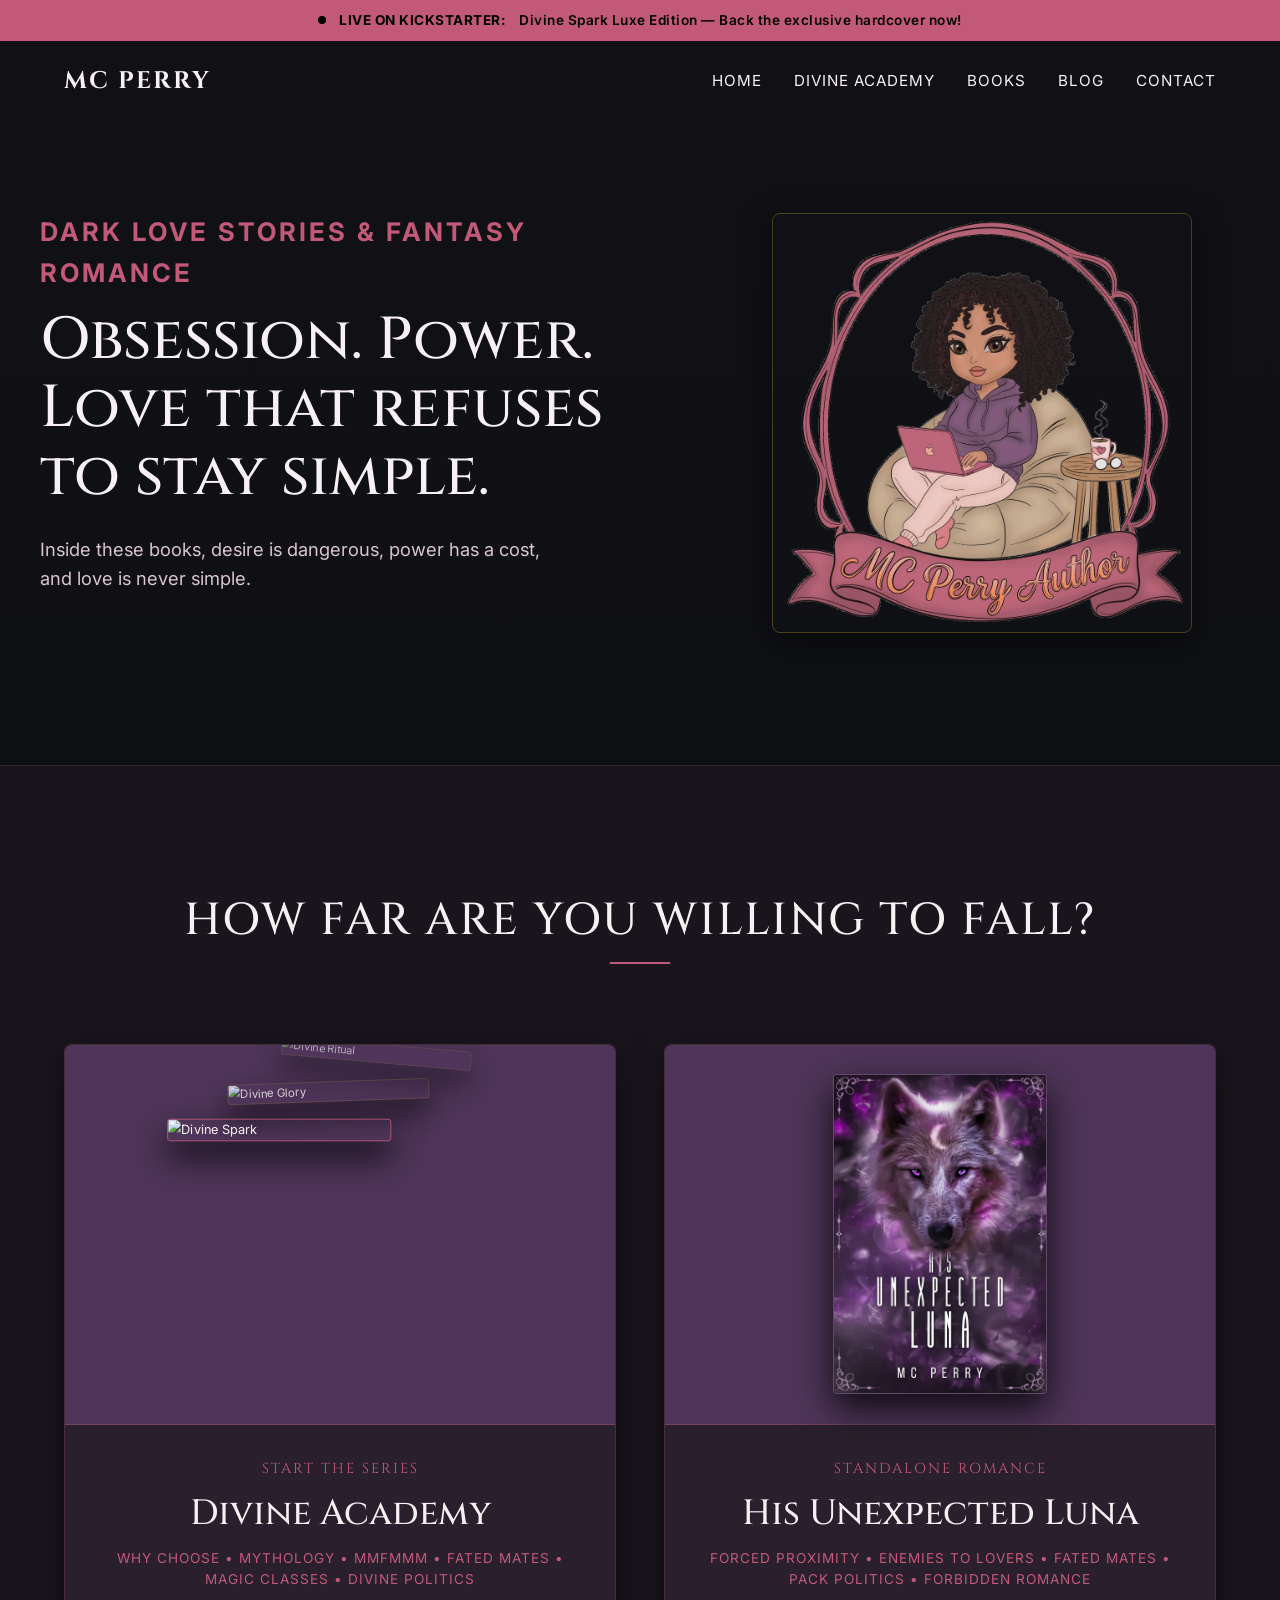
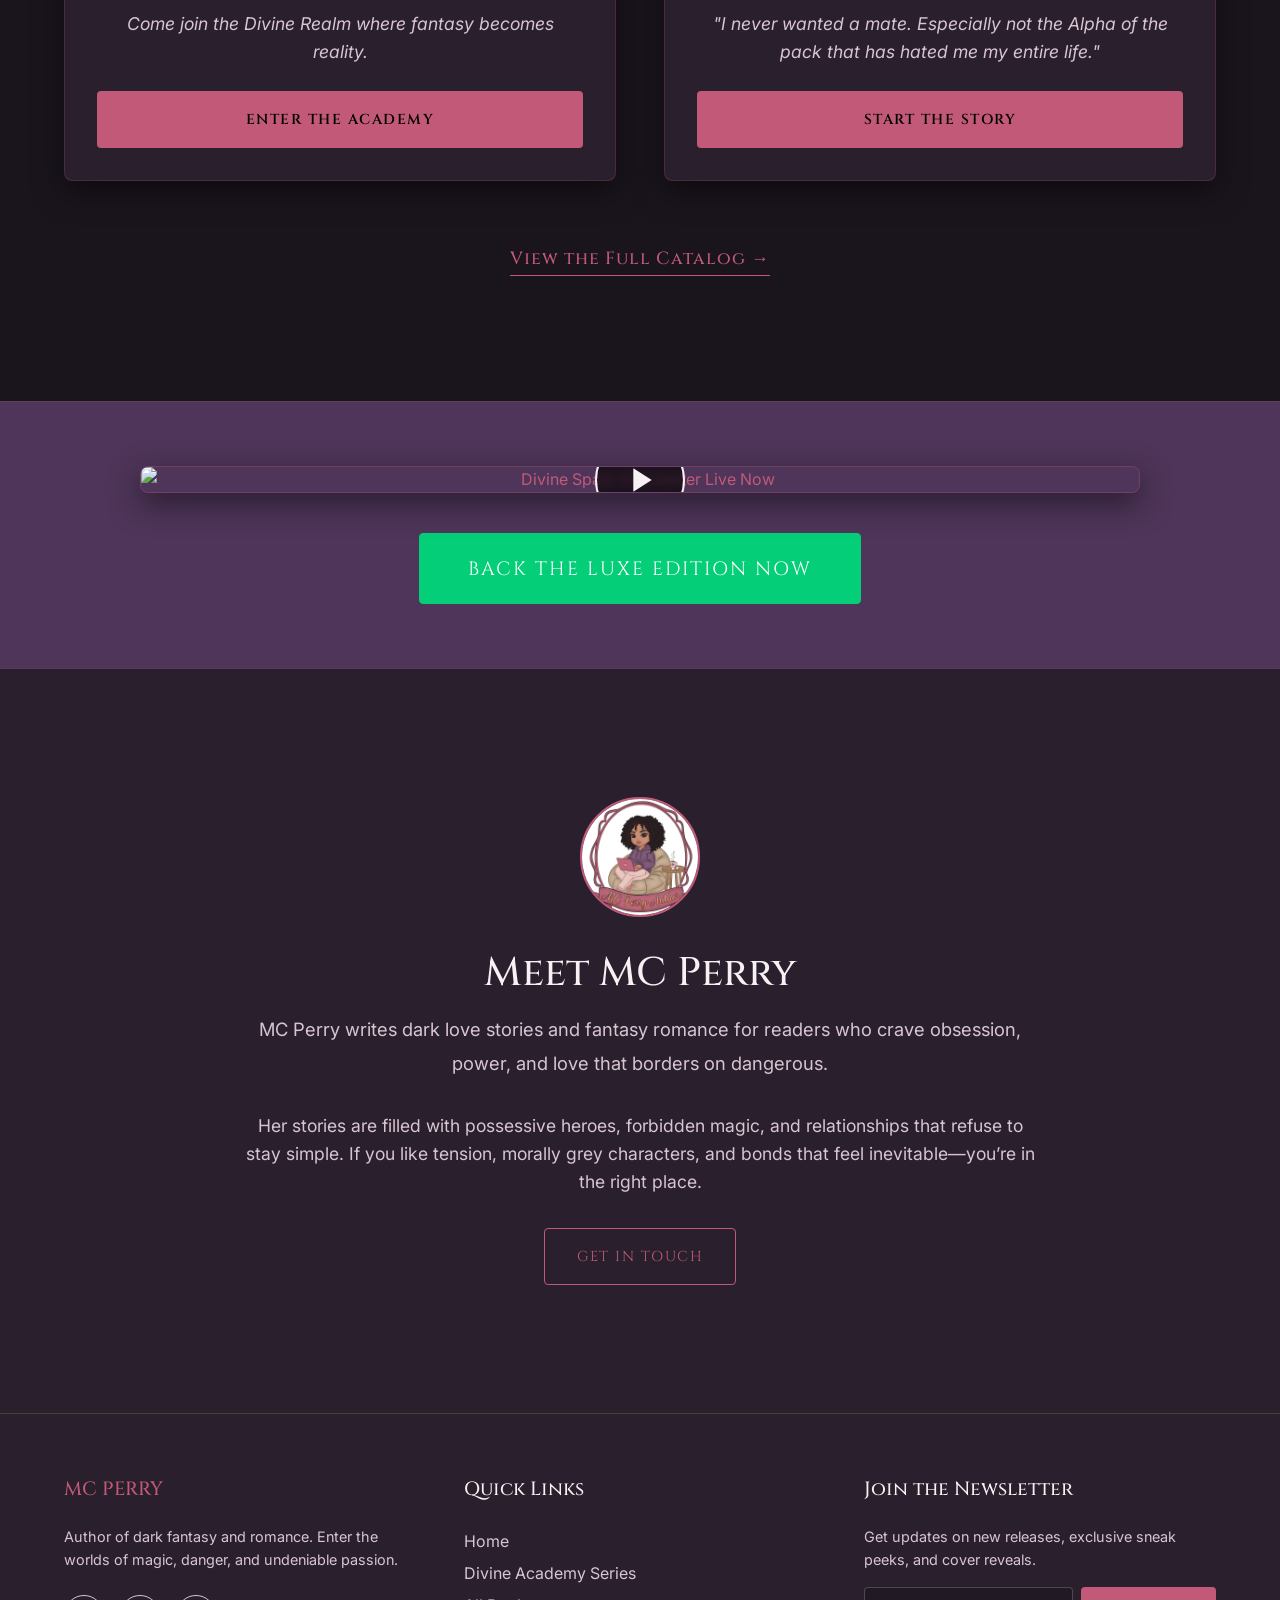
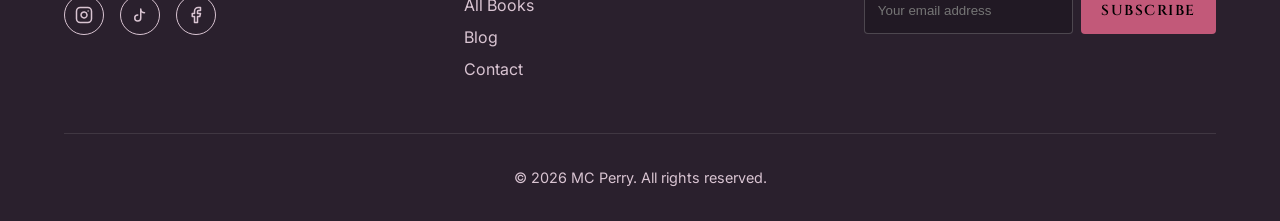
==== index.html @ 2c3a2f1d "seo: finalized Open Graph payload deployment by substituting raw square author portrait with a metic" ====
<!DOCTYPE html>
<html lang="en">
<head>
    <meta charset="UTF-8">
    <meta name="viewport" content="width=device-width, initial-scale=1.0">
    <title>MC Perry | Dark Fantasy Romance Author</title>
    <script type="application/ld+json">
{
  "@context": "https://schema.org",
  "@graph": [
    {
      "@type": "Person",
      "@id": "https://mcperrybooks.com/#author",
      "name": "M.C. Perry",
      "url": "https://mcperrybooks.com/",
      "sameAs": [
        "https://www.amazon.com/author/mcperry",
        "https://www.instagram.com/mcperryauthor/",
        "https://www.tiktok.com/@mcperryauthor",
        "https://www.facebook.com/mcperryauthor/"
      ],
      "jobTitle": "Author",
      "image": "https://mcperrybooks.com/assets/images/Author%20Photo.jpeg"
    },
    {
      "@type": "WebSite",
      "@id": "https://mcperrybooks.com/#website",
      "url": "https://mcperrybooks.com/",
      "name": "M.C. Perry - Dark Fantasy Romance Author",
      "publisher": {
        "@id": "https://mcperrybooks.com/#author"
      }
    },
    {
      "@type": "WebPage",
      "@id": "https://mcperrybooks.com/#webpage",
      "url": "https://mcperrybooks.com/",
      "name": "M.C. Perry | Dark Love Stories & Fantasy Romance",
      "isPartOf": {
        "@id": "https://mcperrybooks.com/#website"
      },
      "about": {
        "@id": "https://mcperrybooks.com/#author"
      }
    }
  ]
}
</script>
    <meta name="description" content="Official website of MC Perry, author of the Divine Academy series. Discover captivating dark fantasy and romance novels.">
    <!-- Replace: Add your actual favicon below -->
    <link rel="icon" href="data:image/svg+xml,<svg xmlns=%22http://www.w3.org/2000/svg%22 viewBox=%220 0 100 100%22><text y=%22.9em%22 font-size=%2290%22>M</text></svg>">
    
    <!-- Open Graph for Social Media -->
    <meta property="og:title" content="MC Perry | Author">
    <meta property="og:type" content="website">
    <meta property="og:url" content="https://mcperrybooks.com">
    <meta property="og:image" content="https://mcperrybooks.com/assets/images/Author_OG.jpeg">
    <meta property="og:description" content="Explore the dark, elegant, and romantic worlds crafted by MC Perry.">
    
    <link rel="stylesheet" href="css/styles.css?v=2.2">
</head>
<body>

    <!-- Header Navigation -->
    <header>
        <div class="announcement-bar">
            <a href="https://www.kickstarter.com/projects/mcperry/divine-spark-a-why-choose-academy-romantasy-special-edition" target="_blank" rel="noopener noreferrer">
                <span class="pulse-dot"></span>
                <strong>LIVE ON KICKSTARTER:</strong> Divine Spark Luxe Edition — Back the exclusive hardcover now!
            </a>
        </div>
        <div class="container nav-container">
            <div class="logo">
                <a href="/home">MC PERRY</a>
            </div>
            <button class="hamburger" aria-expanded="false" aria-label="Toggle navigation">
                &#9776;
            </button>
            <nav>
                <ul class="nav-links">
                    <li><a href="/home">Home</a></li>
                    <li><a href="/divineacademy">Divine Academy</a></li>
                    <li><a href="/books">Books</a></li>
                    <li><a href="/blog">Blog</a></li>
                    <li><a href="/contact">Contact</a></li>
                </ul>
            </nav>
        </div>
    </header>

    <!-- Hero Section -->
    <section class="hero">
        <div class="container hero-grid" style="align-items: center;">
            <div class="hero-text">
                <span class="hero-eyebrow" style="letter-spacing: 3px; font-weight: 700; font-size: 1.6rem; display: block; margin-bottom: 0.8rem; color: var(--accent-gold);">DARK LOVE STORIES & FANTASY ROMANCE</span>
                <h1 class="hero-headline" style="font-size: 3.7rem; line-height: 1.15; margin-bottom: 1.5rem;">Obsession. Power.<br>Love that refuses to stay simple.</h1>
                <p class="hero-subheadline" style="max-width: 500px;">Inside these books, desire is dangerous, power has a cost, and love is never simple.</p>
            </div>
            <div class="hero-visual" style="display: flex; justify-content: center;">
                <img src="assets/images/Author%20Photo.png" alt="MC Perry" style="width: 100%; max-width: 420px; border-radius: var(--border-radius-md); box-shadow: var(--shadow-elegant); border: 1px solid rgba(212,175,55,0.3);">
            </div>
        </div>
    </section>

    <!-- Choose Your Beginning Section -->
    <section class="section-padding" style="background-color: var(--bg-dark);">
        <div class="container">
            <div class="section-title text-center" style="margin-bottom: 4rem;">
                <h2 style="font-size: 2.8rem; text-transform: uppercase; letter-spacing: 2px;">How Far Are You Willing to Fall?</h2>
            </div>
                       <div class="grid-2" style="gap: 3rem; align-items: stretch;">
                <!-- LEFT CARD: Divine Academy -->
                <div style="background: var(--bg-charcoal); border: 1px solid rgba(194, 89, 121, 0.2); border-radius: var(--border-radius-md); overflow: hidden; display: flex; flex-direction: column; transition: transform 0.3s ease, box-shadow 0.3s ease; box-shadow: var(--shadow-elegant);" onmouseover="this.style.transform='translateY(-5px)'; this.style.boxShadow='0 15px 40px rgba(194, 89, 121, 0.2)';" onmouseout="this.style.transform='translateY(0)'; this.style.boxShadow='var(--shadow-elegant)';">
                    <div style="padding: 2rem; background: var(--bg-deep-plum); display: flex; justify-content: center; align-items: center; height: 380px; border-bottom: 1px solid rgba(194, 89, 121, 0.3);">
                        <div class="book-stack" style="transform: scale(0.8); transform-origin: center;">
                            <img src="assets/images/Divine%20Ritual%20Cover.jpeg" alt="Divine Ritual" class="book-stack-img img-back">
                            <img src="assets/images/Divine%20Glory%20Cover.jpeg" alt="Divine Glory" class="book-stack-img img-middle">
                            <img src="assets/images/Divine%20Spark%20Cover.jpeg" alt="Divine Spark" class="book-stack-img img-front">
                        </div>
                    </div>
                    <div style="padding: 2rem; display: flex; flex-direction: column; text-align: center;">
                        <span style="color: var(--accent-gold); font-family: var(--font-heading); text-transform: uppercase; letter-spacing: 2px; font-size: 0.9rem;">Start the Series</span>
                        <h3 style="font-size: 2.2rem; margin: 0.8rem 0; color: var(--text-primary); font-family: var(--font-heading);">Divine Academy</h3>
                        <p style="font-size: 0.85rem; color: var(--accent-gold); text-transform: uppercase; letter-spacing: 1px; margin-bottom: 1.2rem; line-height: 1.6;">
                            Why Choose • Mythology • MMFMMM • Fated Mates • Magic Classes • Divine Politics
                        </p>
                        <p style="color: var(--text-muted); line-height: 1.6; margin-bottom: 1.5rem; font-size: 1.1rem; font-style: italic;">
                            Come join the Divine Realm where fantasy becomes reality.
                        </p>
                        <a href="/divineacademy" class="btn btn-primary" style="width: 100%; padding: 1rem; border-radius: var(--border-radius-sm);">Enter the Academy</a>
                    </div>
                </div>
                
                <!-- RIGHT CARD: His Unexpected Luna -->
                <div style="background: var(--bg-charcoal); border: 1px solid rgba(194, 89, 121, 0.2); border-radius: var(--border-radius-md); overflow: hidden; display: flex; flex-direction: column; transition: transform 0.3s ease, box-shadow 0.3s ease; box-shadow: var(--shadow-elegant);" onmouseover="this.style.transform='translateY(-5px)'; this.style.boxShadow='0 15px 40px rgba(194, 89, 121, 0.2)';" onmouseout="this.style.transform='translateY(0)'; this.style.boxShadow='var(--shadow-elegant)';">
                    <div style="padding: 2rem; background: var(--bg-deep-plum); display: flex; justify-content: center; align-items: center; height: 380px; border-bottom: 1px solid rgba(194, 89, 121, 0.3);">
                        <img src="assets/images/His%20Unexpected%20Luna%20coverJPEG.JPEG" alt="His Unexpected Luna" style="height: 320px; width: auto; object-fit: contain; border-radius: 4px; box-shadow: 0 15px 35px rgba(0,0,0,0.8); border: 1px solid rgba(255,255,255,0.1);">
                    </div>
                    <div style="padding: 2rem; display: flex; flex-direction: column; text-align: center;">
                        <span style="color: var(--accent-gold); font-family: var(--font-heading); text-transform: uppercase; letter-spacing: 2px; font-size: 0.9rem;">Standalone Romance</span>
                        <h3 style="font-size: 2.2rem; margin: 0.8rem 0; color: var(--text-primary); font-family: var(--font-heading);">His Unexpected Luna</h3>
                        <p style="font-size: 0.85rem; color: var(--accent-gold); text-transform: uppercase; letter-spacing: 1px; margin-bottom: 1.2rem; line-height: 1.6;">
                            Forced Proximity • Enemies to lovers • Fated Mates • Pack Politics • Forbidden Romance
                        </p>
                        <p style="color: var(--text-muted); line-height: 1.6; margin-bottom: 1.5rem; font-size: 1.1rem; font-style: italic;">
                            "I never wanted a mate. Especially not the Alpha of the pack that has hated me my entire life."
                        </p>
                        <a href="https://a.co/d/0ehLkVuS" class="btn btn-primary" target="_blank" rel="noopener noreferrer" style="width: 100%; padding: 1rem; border-radius: var(--border-radius-sm);">Start the Story</a>
                    </div>
                </div>                </div>
            </div>
            
            <div class="text-center" style="margin-top: 4rem;">
                <a href="/books" class="text-accent" style="font-weight: 500; font-family: var(--font-heading); background: none; border-bottom: 1px solid var(--accent-gold); padding-bottom: 4px; font-size: 1.1rem; letter-spacing: 1px;">View the Full Catalog →</a>
            </div>
        </div>
    </section>

    <!-- Kickstarter Banner Section -->
    <section style="padding: 4rem 0; background-color: var(--bg-deep-plum); border-bottom: 1px solid rgba(194, 89, 121, 0.1);">
        <div class="container text-center">
            <a href="#" id="openVideoBtn" style="display: block; overflow: hidden; border-radius: var(--border-radius-md); box-shadow: var(--shadow-elegant); border: 1px solid rgba(194, 89, 121, 0.3); max-width: 1000px; margin: 0 auto; transition: transform 0.3s ease, box-shadow 0.3s ease; position: relative;" onmouseover="this.style.transform='translateY(-5px)'; this.style.boxShadow='0 15px 40px rgba(194, 89, 121, 0.4)';" onmouseout="this.style.transform='translateY(0)'; this.style.boxShadow='var(--shadow-elegant)';">
                <img src="assets/images/Divine%202.png" alt="Divine Spark Kickstarter Live Now" style="width: 100%; display: block;">
                <!-- Floating Play Icon -->
                <div style="position: absolute; top: 50%; left: 50%; transform: translate(-50%, -50%); background: rgba(0,0,0,0.65); width: 90px; height: 90px; border-radius: 50%; display: flex; align-items: center; justify-content: center; border: 2px solid var(--text-primary); cursor: pointer; backdrop-filter: blur(4px);">
                    <svg width="40" height="40" viewBox="0 0 24 24" fill="var(--text-primary)"><path d="M8 5v14l11-7z"/></svg>
                </div>
            </a>
            <div style="margin-top: 2.5rem;">
                <a href="https://www.kickstarter.com/projects/mcperry/divine-spark-a-why-choose-academy-romantasy-special-edition" target="_blank" rel="noopener noreferrer" class="btn btn-kickstarter" style="font-size: 1.2rem; padding: 1.2rem 3rem; letter-spacing: 2px;">BACK THE LUXE EDITION NOW</a>
            </div>
        </div>
    </section>

    <!-- Video Modal -->
    <div id="videoModal" class="video-modal">
        <div class="video-modal-content">
            <span class="close-modal">&times;</span>
            <video id="kickstarterVideo" controls>
                <source src="assets/videos/kickstarter-trailer.mov" type="video/quicktime">
                Your browser does not support the video tag.
            </video>
        </div>
    </div>

    <!-- Author Bio Preview Section -->
    <section class="section-padding" style="background-color: var(--bg-charcoal);">
        <div class="container text-center" style="max-width: 800px;">
            <div style="width: 120px; height: 120px; border-radius: 50%; overflow: hidden; margin: 0 auto 2rem; border: 2px solid var(--accent-gold);">
                <img src="assets/images/Author%20Photo.jpeg" alt="MC Perry" style="width: 100%; height: 100%; object-fit: cover;">
            </div>
            <h2>Meet MC Perry</h2>
            <p style="font-size: 1.15rem; color: var(--text-muted); line-height: 1.8; margin-bottom: 2rem;">
                MC Perry writes dark love stories and fantasy romance for readers who crave obsession, power, and love that borders on dangerous. 
            </p>
            <p style="color: var(--text-muted); margin-bottom: 2rem; font-size: 1.1rem;">
                Her stories are filled with possessive heroes, forbidden magic, and relationships that refuse to stay simple. If you like tension, morally grey characters, and bonds that feel inevitable—you’re in the right place.
            </p>
            <a href="/contact" class="btn btn-outline">Get in Touch</a>
        </div>
    </section>

    <!-- Footer -->
    <footer>
        <div class="container">
            <div class="footer-content">
                <div class="footer-col">
                    <h3 style="font-family: var(--font-heading); color: var(--accent-gold);">MC PERRY</h3>
                    <p style="color: var(--text-muted); font-size: 0.9rem; margin-bottom: 1.5rem;">
                        Author of dark fantasy and romance. Enter the worlds of magic, danger, and undeniable passion.
                    </p>
                    <div class="social-links" style="display: flex; gap: 1rem;">
                        <a href="https://www.instagram.com/mcperryauthor/" target="_blank" rel="noopener noreferrer" class="social-icon" aria-label="Instagram" style="display: flex; align-items: center; justify-content: center; outline: none; box-shadow: none;">
                            <svg viewBox="0 0 24 24" width="18" height="18" stroke="currentColor" stroke-width="2" fill="none" stroke-linecap="round" stroke-linejoin="round"><rect x="2" y="2" width="20" height="20" rx="5" ry="5"></rect><path d="M16 11.37A4 4 0 1 1 12.63 8 4 4 0 0 1 16 11.37z"></path><line x1="17.5" y1="6.5" x2="17.51" y2="6.5"></line></svg>
                        </a>
                        <a href="https://www.tiktok.com/@mcperryauthor" target="_blank" rel="noopener noreferrer" class="social-icon" aria-label="TikTok" style="display: flex; align-items: center; justify-content: center; outline: none; box-shadow: none;">
                            <svg viewBox="0 0 24 24" width="18" height="18" stroke="currentColor" stroke-width="2" fill="none" stroke-linecap="round" stroke-linejoin="round"><path d="M9 12a4 4 0 1 0 4 4V4a5 5 0 0 0 5 5"></path></svg>
                        </a>
                        <a href="https://www.facebook.com/mcperryauthor/" target="_blank" rel="noopener noreferrer" class="social-icon" aria-label="Facebook" style="display: flex; align-items: center; justify-content: center; outline: none; box-shadow: none;">
                            <svg viewBox="0 0 24 24" width="18" height="18" stroke="currentColor" stroke-width="2" fill="none" stroke-linecap="round" stroke-linejoin="round"><path d="M18 2h-3a5 5 0 0 0-5 5v3H7v4h3v8h4v-8h3l1-4h-4V7a1 1 0 0 1 1-1h3z"></path></svg>
                        </a>
                    </div>
                </div>
                
                <div class="footer-col">
                    <h3>Quick Links</h3>
                    <ul style="list-style: none; line-height: 2;">
                        <li><a href="/home" style="color: var(--text-muted);">Home</a></li>
                        <li><a href="/divineacademy" style="color: var(--text-muted);">Divine Academy Series</a></li>
                        <li><a href="/books" style="color: var(--text-muted);">All Books</a></li>
                        <li><a href="/blog" style="color: var(--text-muted);">Blog</a></li>
                        <li><a href="/contact" style="color: var(--text-muted);">Contact</a></li>
                    </ul>
                </div>
                
                <div class="footer-col">
                    <!-- Replace: Newsletter Action URL and integration details -->
                    <h3>Join the Newsletter</h3>
                    <p style="color: var(--text-muted); font-size: 0.9rem; margin-bottom: 1rem;">
                        Get updates on new releases, exclusive sneak peeks, and cover reveals.
                    </p>
                    <form action="#" method="POST" style="display: flex; gap: 0.5rem;">
                        <input type="email" placeholder="Your email address" required style="padding: 0.8rem; border: 1px solid rgba(255,255,255,0.2); background: rgba(0,0,0,0.2); color: white; border-radius: var(--border-radius-sm); width: 100%;">
                        <button type="submit" class="btn btn-primary" style="padding: 0.8rem 1.2rem;">Subscribe</button>
                    </form>
                </div>
            </div>
            <div class="footer-bottom">
                <p>&copy; <!-- Replace: Year --><script>document.write(new Date().getFullYear())</script> MC Perry. All rights reserved.</p>
            </div>
        </div>
    </footer>

    <script src="js/main.js"></script>
    <script>
        document.addEventListener('DOMContentLoaded', () => {
            const modal = document.getElementById("videoModal");
            const btn = document.getElementById("openVideoBtn");
            const closeSpan = document.querySelector(".close-modal");
            const video = document.getElementById("kickstarterVideo");

            if(btn && modal && video) {
                btn.onclick = function(e) {
                    e.preventDefault();
                    modal.classList.add("active");
                    video.play();
                }
            }
            if(closeSpan) {
                closeSpan.onclick = function() {
                    modal.classList.remove("active");
                    video.pause();
                }
            }
            window.onclick = function(event) {
                if (event.target === modal) {
                    modal.classList.remove("active");
                    video.pause();
                }
            }
        });
    </script>
</body>
</html>
---- css/styles.css ----
/* =========================================================================
   M.C. Perry Author Website - Global Styles
   Dark, elegant, fantasy-romance visual style.
   ========================================================================= */

@import url('https://fonts.googleapis.com/css2?family=Cinzel:wght@400;500;600;700&family=Inter:wght@300;400;500&display=swap');

/* --- CSS Variables / Theming --- */
:root {
  /* Colors - Custom Palette Matched to Author Photo */
  --bg-dark: #1A151D;       /* Warm plum-black */
  --bg-deep-plum: #4E3559;  /* Hoodie purple */
  --bg-burgundy: #9C4F69;   /* Banner mauve/rose */
  --bg-midnight: #160f18;   /* Deepest ambient dark */
  --bg-charcoal: #2A202D;   /* Dark warm grey-purple */
  --bg-panel: rgba(42, 32, 45, 0.85); /* For cards */

  --text-primary: #f8f1f4;  /* Soft pinkish-ivory */
  --text-muted: #d9c4d2;    /* Dusty lilac */
  
  --accent-gold: #C25979;   /* Warm peachy-gold from banner text */
  --accent-gold-hover: #D96B8D;
  --accent-silver: #E0E0E0;

  /* Typography */
  --font-heading: 'Cinzel', serif;
  --font-body: 'Inter', sans-serif;

  /* Spacing & Sizes */
  --container-width: 1200px;
  --header-height: 80px;

  /* Transitions & Effects */
  --transition-fast: 0.2s ease-in-out;
  --transition-smooth: 0.3s ease;
  --shadow-elegant: 0 10px 30px rgba(0, 0, 0, 0.5);
  --border-radius-sm: 4px;
  --border-radius-md: 8px;
}

/* --- Base Reset --- */
*, *::before, *::after {
  box-sizing: border-box;
  margin: 0;
  padding: 0;
}

html {
  scroll-behavior: smooth;
}

body {
  font-family: var(--font-body);
  background-color: var(--bg-dark);
  color: var(--text-primary);
  line-height: 1.6;
  overflow-x: hidden;
  display: flex;
  flex-direction: column;
  min-height: 100vh;
}

h1, h2, h3, h4, h5, h6 {
  font-family: var(--font-heading);
  font-weight: 500;
  line-height: 1.2;
  margin-bottom: 1rem;
}

h1 { font-size: 3.5rem; }
h2 { font-size: 2.5rem; }
h3 { font-size: 1.75rem; }

a {
  color: var(--accent-gold);
  text-decoration: none;
  transition: color var(--transition-fast);
}

a:hover {
  color: var(--accent-gold-hover);
}

img {
  max-width: 100%;
  height: auto;
  display: block;
}

.container {
  width: 90%;
  max-width: var(--container-width);
  margin: 0 auto;
}

/* --- Utilities --- */
.section-padding {
  padding: 8rem 0;
}

section + section {
  border-top: 1px solid rgba(212, 175, 55, 0.1);
}

.text-center {
  text-align: center;
}

.text-accent {
  color: var(--accent-gold);
}

/* Buttons */
.btn {
  display: inline-block;
  font-family: var(--font-heading);
  text-transform: uppercase;
  letter-spacing: 1.5px;
  padding: 1rem 2rem;
  border-radius: var(--border-radius-sm);
  font-size: 0.9rem;
  cursor: pointer;
  transition: all var(--transition-smooth);
  border: 1px solid transparent;
  background-color: transparent;
}

.btn-primary {
  background-color: var(--accent-gold);
  color: #000;
  font-weight: 600;
}

.btn-primary:hover {
  background-color: transparent;
  color: var(--accent-gold);
  border-color: var(--accent-gold);
  box-shadow: 0 0 15px rgba(212, 175, 55, 0.3);
}

.btn-outline {
  border: 1px solid var(--accent-gold);
  color: var(--accent-gold);
}

.btn-outline:hover {
  background-color: var(--accent-gold);
  color: #000;
}

.btn-kickstarter {
  background-color: #05CE78;
  color: #fff;
  border-color: #05CE78;
}

.btn-kickstarter:hover {
  background-color: transparent;
  color: #05CE78;
  border-color: #05CE78;
  box-shadow: 0 0 15px rgba(5, 206, 120, 0.3);
}

/* --- Announcement Bar --- */
.announcement-bar {
  background-color: var(--accent-gold);
  color: #000;
  text-align: center;
  padding: 0.6rem 1rem;
  font-size: 0.85rem;
  font-family: var(--font-body);
  letter-spacing: 0.5px;
}

.announcement-bar a {
  color: #000;
  text-decoration: none;
  display: flex;
  align-items: center;
  justify-content: center;
  gap: 0.8rem;
  font-weight: 600;
}

.announcement-bar a:hover {
  text-decoration: underline;
}

.pulse-dot {
  display: inline-block;
  width: 8px;
  height: 8px;
  background-color: #000;
  border-radius: 50%;
  animation: pulse 2s infinite;
}

@keyframes pulse {
  0% { box-shadow: 0 0 0 0 rgba(0, 0, 0, 0.7); }
  70% { box-shadow: 0 0 0 6px rgba(0, 0, 0, 0); }
  100% { box-shadow: 0 0 0 0 rgba(0, 0, 0, 0); }
}

/* --- Header / Navigation --- */
header {
  position: fixed;
  top: 0;
  width: 100%;
  height: var(--header-height);
  z-index: 1000;
  transition: background-color var(--transition-smooth), backdrop-filter var(--transition-smooth);
}

/* Sticky Class added via JS */
header.scrolled {
  background-color: rgba(15, 16, 20, 0.95);
  backdrop-filter: blur(10px);
  border-bottom: 1px solid rgba(212, 175, 55, 0.1);
}

.nav-container {
  display: flex;
  justify-content: space-between;
  align-items: center;
  height: 100%;
}

.logo a {
  font-family: var(--font-heading);
  font-size: 1.5rem;
  font-weight: 700;
  color: var(--text-primary);
  letter-spacing: 2px;
}

.nav-links {
  display: flex;
  list-style: none;
  gap: 2rem;
}

.nav-links a {
  color: var(--text-primary);
  font-size: 0.95rem;
  text-transform: uppercase;
  letter-spacing: 1px;
  position: relative;
}

/* Hover underline effect */
.nav-links a::after {
  content: '';
  position: absolute;
  width: 0;
  height: 1px;
  bottom: -4px;
  left: 0;
  background-color: var(--accent-gold);
  transition: width var(--transition-smooth);
}

.nav-links a:hover::after,
.nav-links a.active::after {
  width: 100%;
}

.hamburger {
  display: none;
  cursor: pointer;
  background: none;
  border: none;
  color: var(--text-primary);
  font-size: 1.5rem;
}

/* --- Hero Sections --- */
.hero {
  min-height: 85vh;
  display: flex;
  align-items: center;
  position: relative;
  background-image: linear-gradient(to bottom, rgba(15, 16, 20, 0.85), rgba(15, 16, 20, 1));
  padding-top: calc(var(--header-height) + 2rem);
  padding-bottom: 4rem;
  overflow: hidden;
}

/* Placeholder for actual hero image background */
.hero::before {
  content: '';
  position: absolute;
  top: 0;
  left: 0;
  width: 100%;
  height: 100%;
  background-image: url('https://images.unsplash.com/photo-1549646633-e1f40d7c7eb9?auto=format&fit=crop&q=80&w=2000');
  background-size: cover;
  background-position: center;
  z-index: -1;
  opacity: 0.3;
}

.hero-grid {
  display: grid;
  grid-template-columns: 1.2fr 1fr;
  gap: 4rem;
  align-items: center;
  width: 100%;
  margin-top: 2rem;
}

.hero-text {
  max-width: 600px;
}

.hero-eyebrow {
  display: inline-block;
  font-family: var(--font-body);
  font-size: 0.85rem;
  color: var(--accent-gold);
  letter-spacing: 3px;
  text-transform: uppercase;
  margin-bottom: 1.5rem;
  font-weight: 600;
}

.hero-headline {
  font-size: 3.5rem;
  line-height: 1.15;
  margin-bottom: 1.5rem;
  color: var(--text-primary);
}

.hero-subheadline {
  font-size: 1.15rem;
  color: var(--text-muted);
  margin-bottom: 2.5rem;
  line-height: 1.6;
  max-width: 90%;
}

.hero-buttons {
  display: flex;
  gap: 1.5rem;
}

.hero-visual {
  position: relative;
  display: flex;
  justify-content: center;
  align-items: center;
}

/* Book Stack Visual Effect */
.book-stack {
  position: relative;
  width: 320px;
  height: 480px;
}

.book-stack-img {
  position: absolute;
  width: 280px;
  border-radius: var(--border-radius-sm);
  box-shadow: 0 20px 40px rgba(0,0,0,0.8);
  border: 1px solid rgba(212,175,55,0.3);
  transition: transform var(--transition-smooth);
}

.img-back {
  top: 0;
  right: 0;
  transform: scale(0.85) translateX(30px) rotate(5deg);
  opacity: 0.6;
  z-index: 1;
}

.img-middle {
  top: 10%;
  right: 15%;
  transform: scale(0.9) translateX(15px) rotate(-2deg);
  opacity: 0.8;
  z-index: 2;
}

.img-front {
  top: 20%;
  right: 30%;
  transform: scale(1) rotate(0deg);
  z-index: 3;
  border: 1px solid var(--accent-gold);
}

.book-stack:hover .img-front {
  transform: scale(1.05) translateY(-10px);
}
.book-stack:hover .img-middle {
  transform: scale(0.95) translateX(25px) rotate(-5deg);
}
.book-stack:hover .img-back {
  transform: scale(0.85) translateX(50px) rotate(10deg);
}

.hero-minimal {
  min-height: 50vh;
  display: flex;
  align-items: center;
  text-align: center;
  background: linear-gradient(to bottom, var(--bg-deep-plum), var(--bg-dark));
  padding-top: var(--header-height);
}

.hero-content {
  max-width: 800px;
}

.tagline {
  font-family: var(--font-body);
  font-size: 1.1rem;
  color: var(--accent-gold);
  letter-spacing: 3px;
  text-transform: uppercase;
  margin-bottom: 1rem;
  display: block;
}

/* --- Book Cards / Grids --- */
.grid-3 {
  display: grid;
  grid-template-columns: repeat(auto-fit, minmax(300px, 1fr));
  gap: 3rem;
  margin-top: 3rem;
}

.grid-2 {
  display: grid;
  grid-template-columns: 1fr 1fr;
  gap: 4rem;
  align-items: center;
}

.card {
  background: var(--bg-panel);
  border: 1px solid rgba(255, 255, 255, 0.05);
  border-radius: var(--border-radius-md);
  overflow: hidden;
  transition: transform var(--transition-smooth), box-shadow var(--transition-smooth);
}

.card:hover {
  transform: translateY(-8px);
  box-shadow: 0 15px 40px rgba(212, 175, 55, 0.15);
  border-color: rgba(212, 175, 55, 0.4);
}

.book-cover {
  width: 100%;
  aspect-ratio: 2 / 3;
  object-fit: cover;
  border-bottom: 2px solid var(--accent-gold);
}

.card-content {
  padding: 2rem;
}

.card-title {
  font-family: var(--font-heading);
  font-size: 1.5rem;
  margin-bottom: 0.5rem;
  color: var(--text-primary);
}

.card-meta {
  color: var(--accent-gold);
  font-size: 0.85rem;
  text-transform: uppercase;
  letter-spacing: 1px;
  margin-bottom: 1rem;
}

.card-excerpt {
  color: var(--text-muted);
  font-size: 0.95rem;
  margin-bottom: 1.5rem;
}

/* --- Specific Sections --- */
.section-title {
  text-align: center;
  margin-bottom: 3rem;
}

.section-title h2 {
  position: relative;
  display: inline-block;
  padding-bottom: 1rem;
}

.section-title h2::after {
  content: '';
  position: absolute;
  bottom: 0;
  left: 50%;
  transform: translateX(-50%);
  width: 60px;
  height: 2px;
  background-color: var(--accent-gold);
}

/* About author snippet */
.author-bio-snippet {
  border-left: 2px solid var(--accent-gold);
  padding-left: 2rem;
  margin: 2rem 0;
}

/* --- Footer --- */
footer {
  margin-top: auto;
  background-color: var(--bg-charcoal);
  padding: 4rem 0 2rem;
  border-top: 1px solid rgba(212, 175, 55, 0.2);
}

.footer-content {
  display: grid;
  grid-template-columns: repeat(auto-fit, minmax(250px, 1fr));
  gap: 3rem;
  margin-bottom: 3rem;
}

.footer-col h3 {
  font-size: 1.2rem;
  margin-bottom: 1.5rem;
  color: var(--text-primary);
}

.social-links {
  display: flex;
  gap: 1rem;
}

.social-icon {
  display: flex;
  justify-content: center;
  align-items: center;
  width: 40px;
  height: 40px;
  border-radius: 50%;
  border: 1px solid var(--text-muted);
  color: var(--text-muted);
  transition: all var(--transition-fast);
}

.social-icon:hover {
  border-color: var(--accent-gold);
  color: var(--accent-gold);
}

.footer-bottom {
  text-align: center;
  padding-top: 2rem;
  border-top: 1px solid rgba(255, 255, 255, 0.1);
  color: var(--text-muted);
  font-size: 0.9rem;
}

/* --- Series Hero Typography --- */
.series-hero-h1 {
  font-size: 3.8rem;
  color: var(--text-primary);
  font-family: var(--font-heading);
  text-transform: uppercase;
  margin-bottom: 1.5rem;
  line-height: 1.1;
}

.series-hero-h2 {
  font-size: 1.7rem;
  color: #c25979;
  font-family: var(--font-heading);
  margin: 0 auto 1.5rem auto;
  line-height: 1.5;
  max-width: 1100px;
  font-weight: normal;
}

.series-hero-tagline {
  color: var(--text-primary);
  letter-spacing: 2px;
  text-transform: uppercase;
  font-weight: 600;
  display: block;
  margin-bottom: 2.5rem;
  font-size: 1rem;
}

/* --- Responsive Layout --- */
@media (max-width: 900px) {
  h1, .hero-headline { font-size: 2.5rem; }
  h2 { font-size: 2rem; }
  
  .grid-2, .hero-grid {
    grid-template-columns: 1fr;
    text-align: center;
    gap: 3rem;
  }
  
  .hero-text {
    margin: 0 auto;
  }
  
  .hero-subheadline {
    margin: 0 auto 2.5rem auto;
  }
  
  .hero-buttons {
    justify-content: center;
  }
  
  .book-stack {
    margin: 0 auto;
    height: 400px;
  }
  
  .img-back { right: -10%; }
  .img-front { right: 20%; }
}

@media (max-width: 768px) {
  .hamburger {
    display: block;
  }
  
  .nav-links {
    position: fixed;
    top: var(--header-height);
    right: -100%;
    width: 100%;
    height: calc(100vh - var(--header-height));
    background-color: var(--bg-dark);
    flex-direction: column;
    align-items: center;
    justify-content: center;
    transition: right var(--transition-smooth);
    gap: 3rem;
  }
  
  .nav-links.active {
    right: 0;
  }
  
  .nav-links a {
    font-size: 1.2rem;
  }

  .hero-content {
    text-align: center;
  }

  .series-hero-h1 {
    font-size: 2.2rem;
  }
  
  .series-hero-h2 {
    font-size: 1.2rem;
  }
  
  .series-hero-tagline {
    font-size: 0.85rem;
  }

  .btn-group, .hero-buttons {
    display: flex;
    flex-direction: column;
    gap: 1rem;
    align-items: center;
  }
}

/* Video Modal */
.video-modal {
    display: none;
    position: fixed;
    z-index: 9999;
    left: 0;
    top: 0;
    width: 100%;
    height: 100%;
    background-color: rgba(10, 10, 15, 0.95);
    align-items: center;
    justify-content: center;
    opacity: 0;
    transition: opacity var(--transition-smooth);
}
.video-modal.active {
    display: flex;
    opacity: 1;
}
.video-modal-content {
    position: relative;
    width: 90%;
    max-width: 1000px;
    background: var(--bg-charcoal);
    border-radius: var(--border-radius-md);
    padding: 10px;
    box-shadow: 0 25px 60px rgba(0,0,0,0.9);
    border: 1px solid var(--accent-gold);
}
.video-modal-content video {
    width: 100%;
    border-radius: 4px;
    display: block;
}
.close-modal {
    position: absolute;
    top: -50px;
    right: 0;
    color: var(--text-primary);
    font-size: 40px;
    font-weight: bold;
    cursor: pointer;
    transition: color var(--transition-fast);
}
.close-modal:hover {
    color: var(--accent-gold);
}
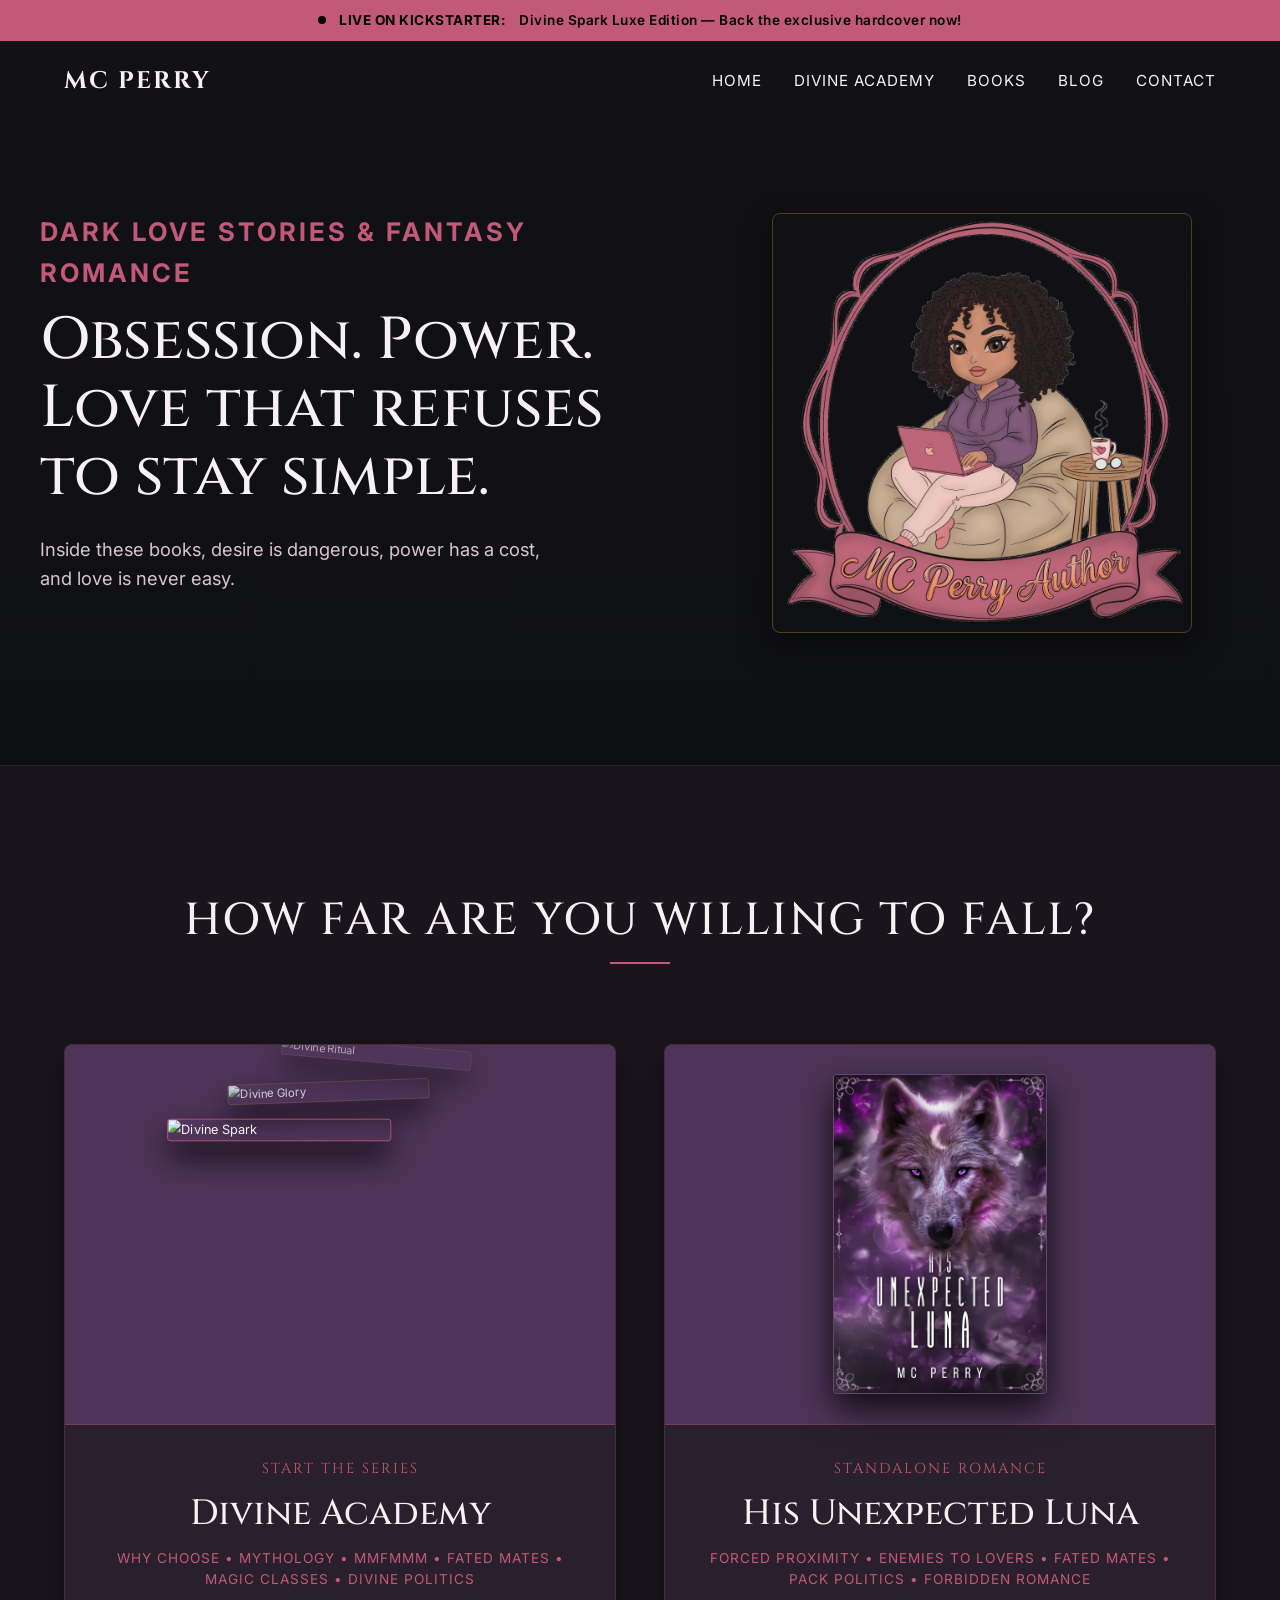
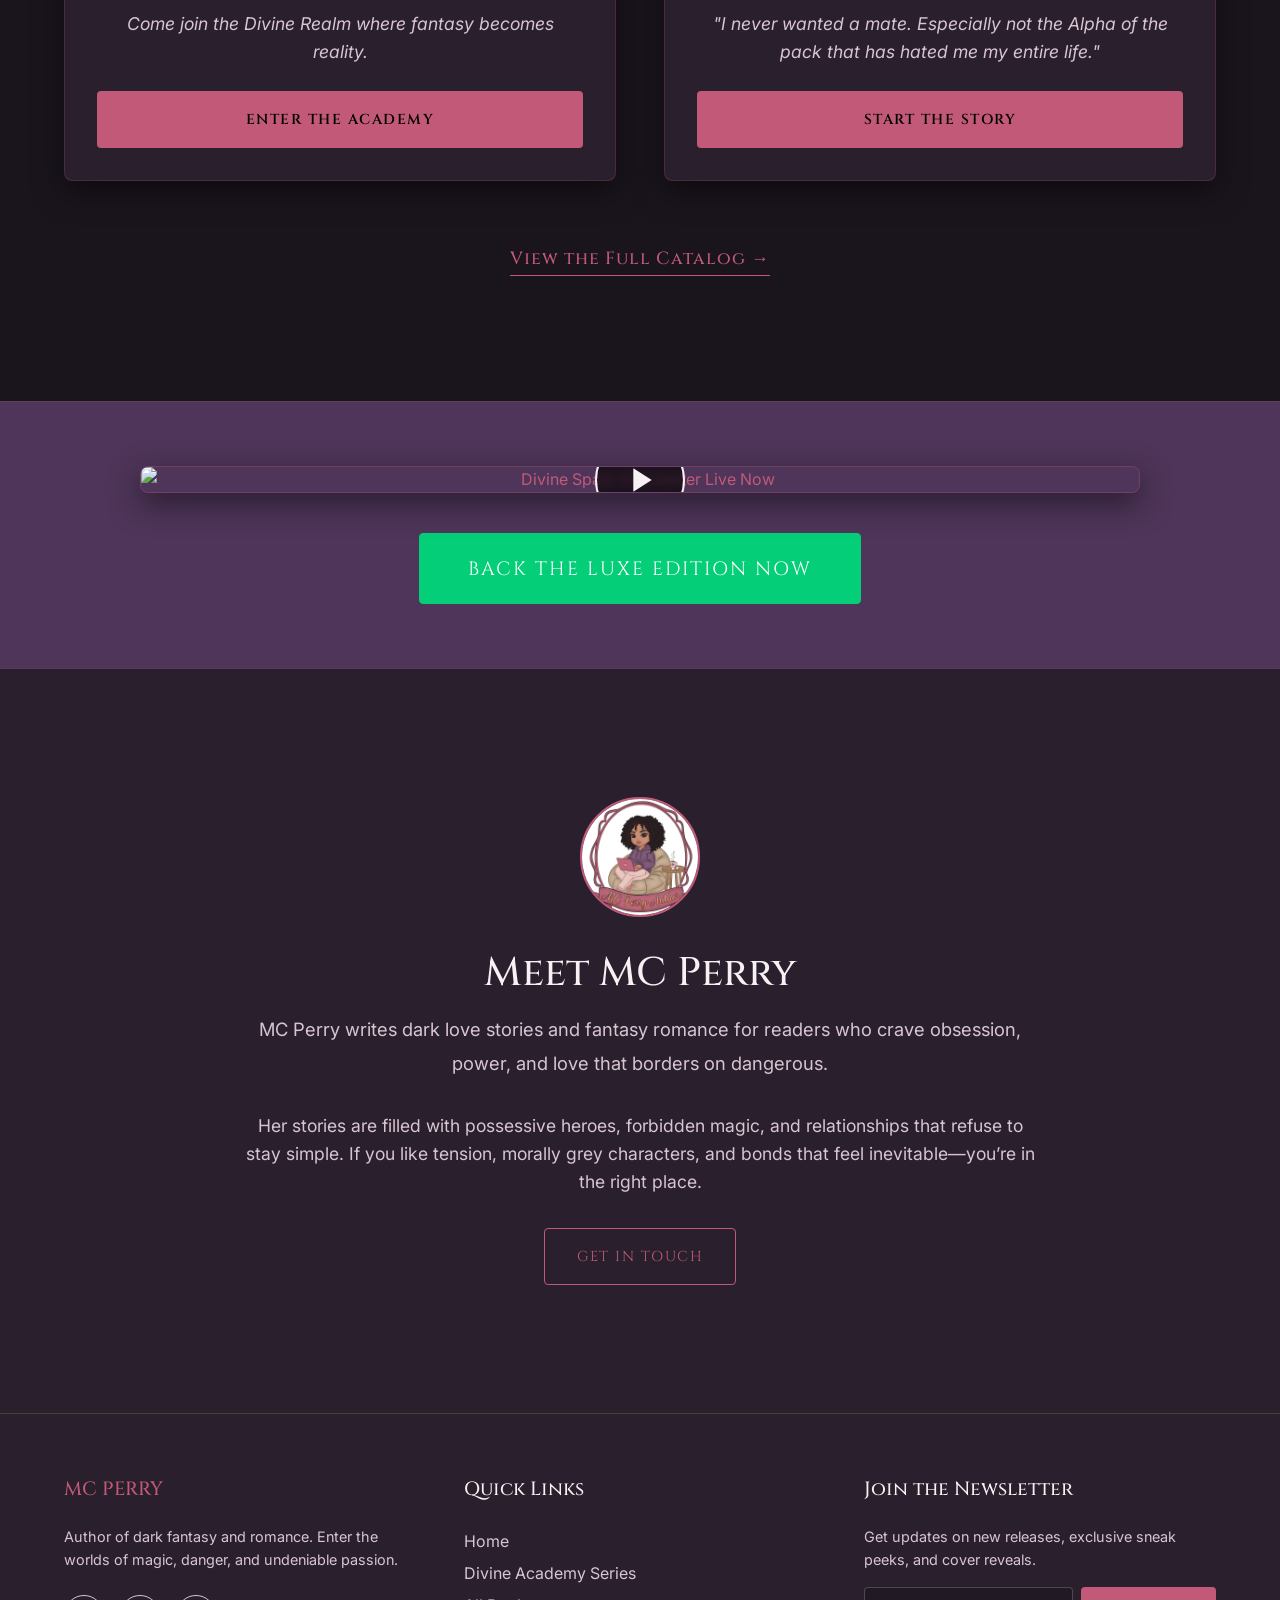
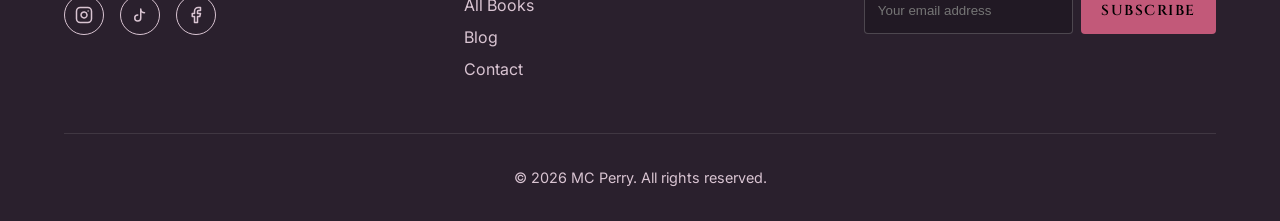
==== commit 1e09757b: "copy: updated hero paragraph hook to eliminate redundant terminology and enhance reading rhythm" ====
--- a/index.html
+++ b/index.html
@@ -94,7 +94,7 @@
             <div class="hero-text">
                 <span class="hero-eyebrow" style="letter-spacing: 3px; font-weight: 700; font-size: 1.6rem; display: block; margin-bottom: 0.8rem; color: var(--accent-gold);">DARK LOVE STORIES & FANTASY ROMANCE</span>
                 <h1 class="hero-headline" style="font-size: 3.7rem; line-height: 1.15; margin-bottom: 1.5rem;">Obsession. Power.<br>Love that refuses to stay simple.</h1>
-                <p class="hero-subheadline" style="max-width: 500px;">Inside these books, desire is dangerous, power has a cost, and love is never simple.</p>
+                <p class="hero-subheadline" style="max-width: 500px;">Inside these books, desire is dangerous, power has a cost, and love is never easy.</p>
             </div>
             <div class="hero-visual" style="display: flex; justify-content: center;">
                 <img src="assets/images/Author%20Photo.png" alt="MC Perry" style="width: 100%; max-width: 420px; border-radius: var(--border-radius-md); box-shadow: var(--shadow-elegant); border: 1px solid rgba(212,175,55,0.3);">
--- a/css/styles.css
+++ b/css/styles.css
@@ -631,6 +631,7 @@
 @media (max-width: 768px) {
   .hamburger {
     display: block;
+    margin-left: auto;
   }
   
   .nav-links {
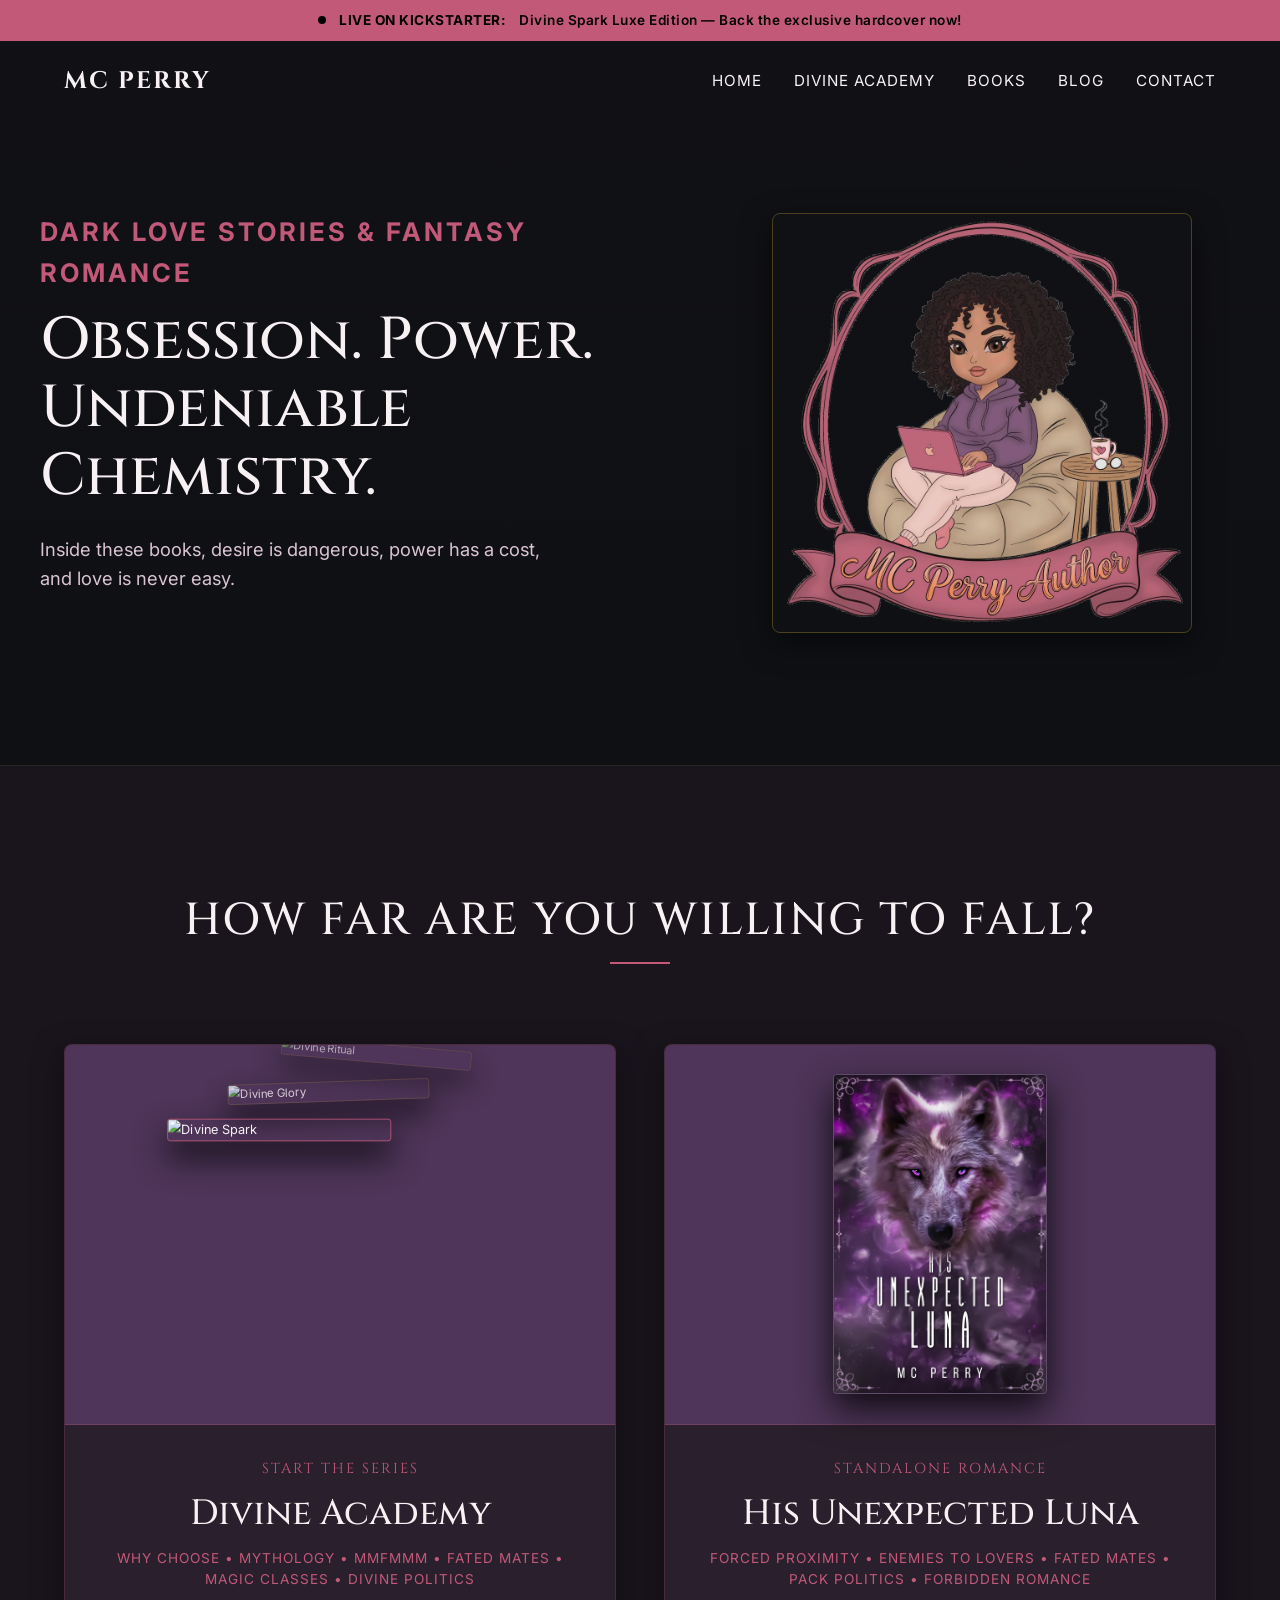
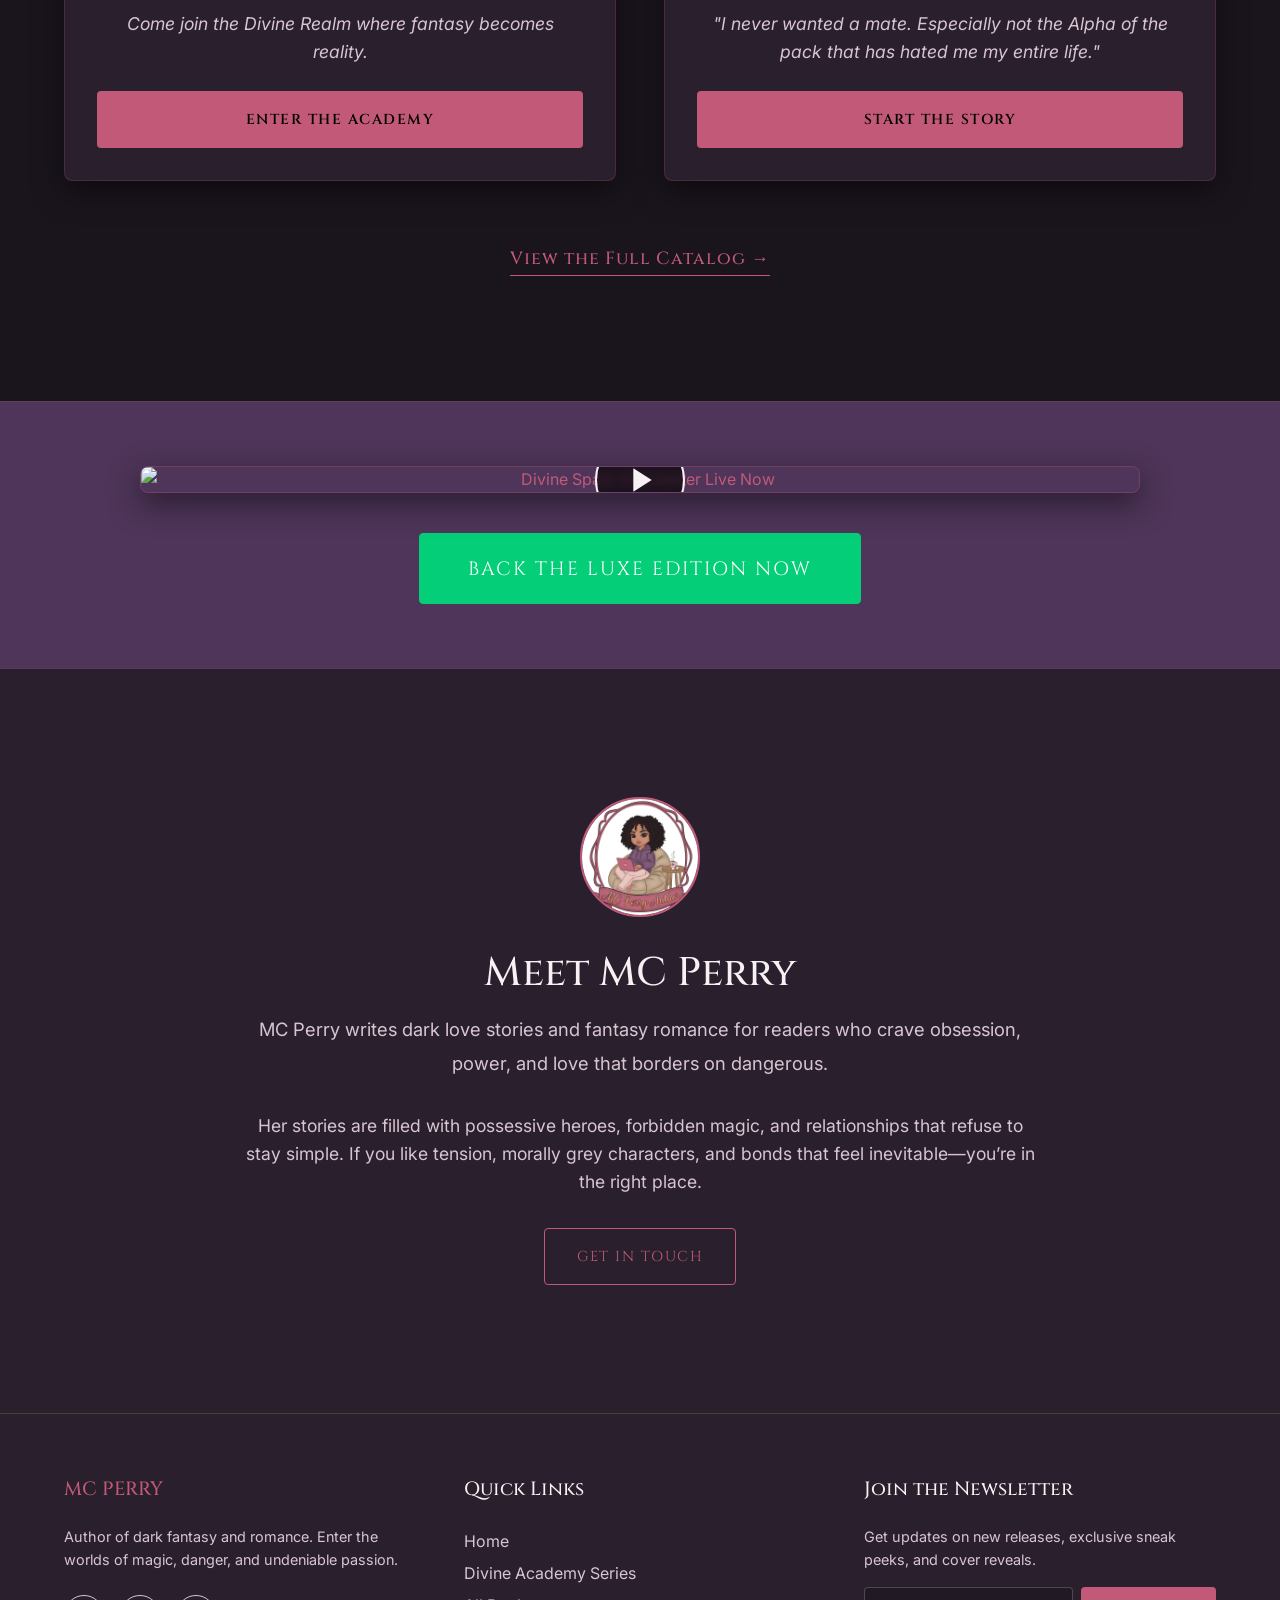
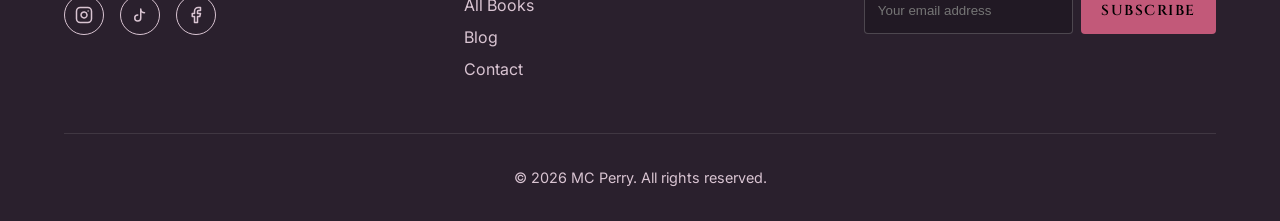
==== commit 9e23fb4c: "copy: rewrote primary h1 anchor per author feedback shifting phrase to 'Undeniable Chemistry' for sh" ====
--- a/index.html
+++ b/index.html
@@ -93,7 +93,7 @@
         <div class="container hero-grid" style="align-items: center;">
             <div class="hero-text">
                 <span class="hero-eyebrow" style="letter-spacing: 3px; font-weight: 700; font-size: 1.6rem; display: block; margin-bottom: 0.8rem; color: var(--accent-gold);">DARK LOVE STORIES & FANTASY ROMANCE</span>
-                <h1 class="hero-headline" style="font-size: 3.7rem; line-height: 1.15; margin-bottom: 1.5rem;">Obsession. Power.<br>Love that refuses to stay simple.</h1>
+                <h1 class="hero-headline" style="font-size: 3.7rem; line-height: 1.15; margin-bottom: 1.5rem;">Obsession. Power.<br>Undeniable Chemistry.</h1>
                 <p class="hero-subheadline" style="max-width: 500px;">Inside these books, desire is dangerous, power has a cost, and love is never easy.</p>
             </div>
             <div class="hero-visual" style="display: flex; justify-content: center;">
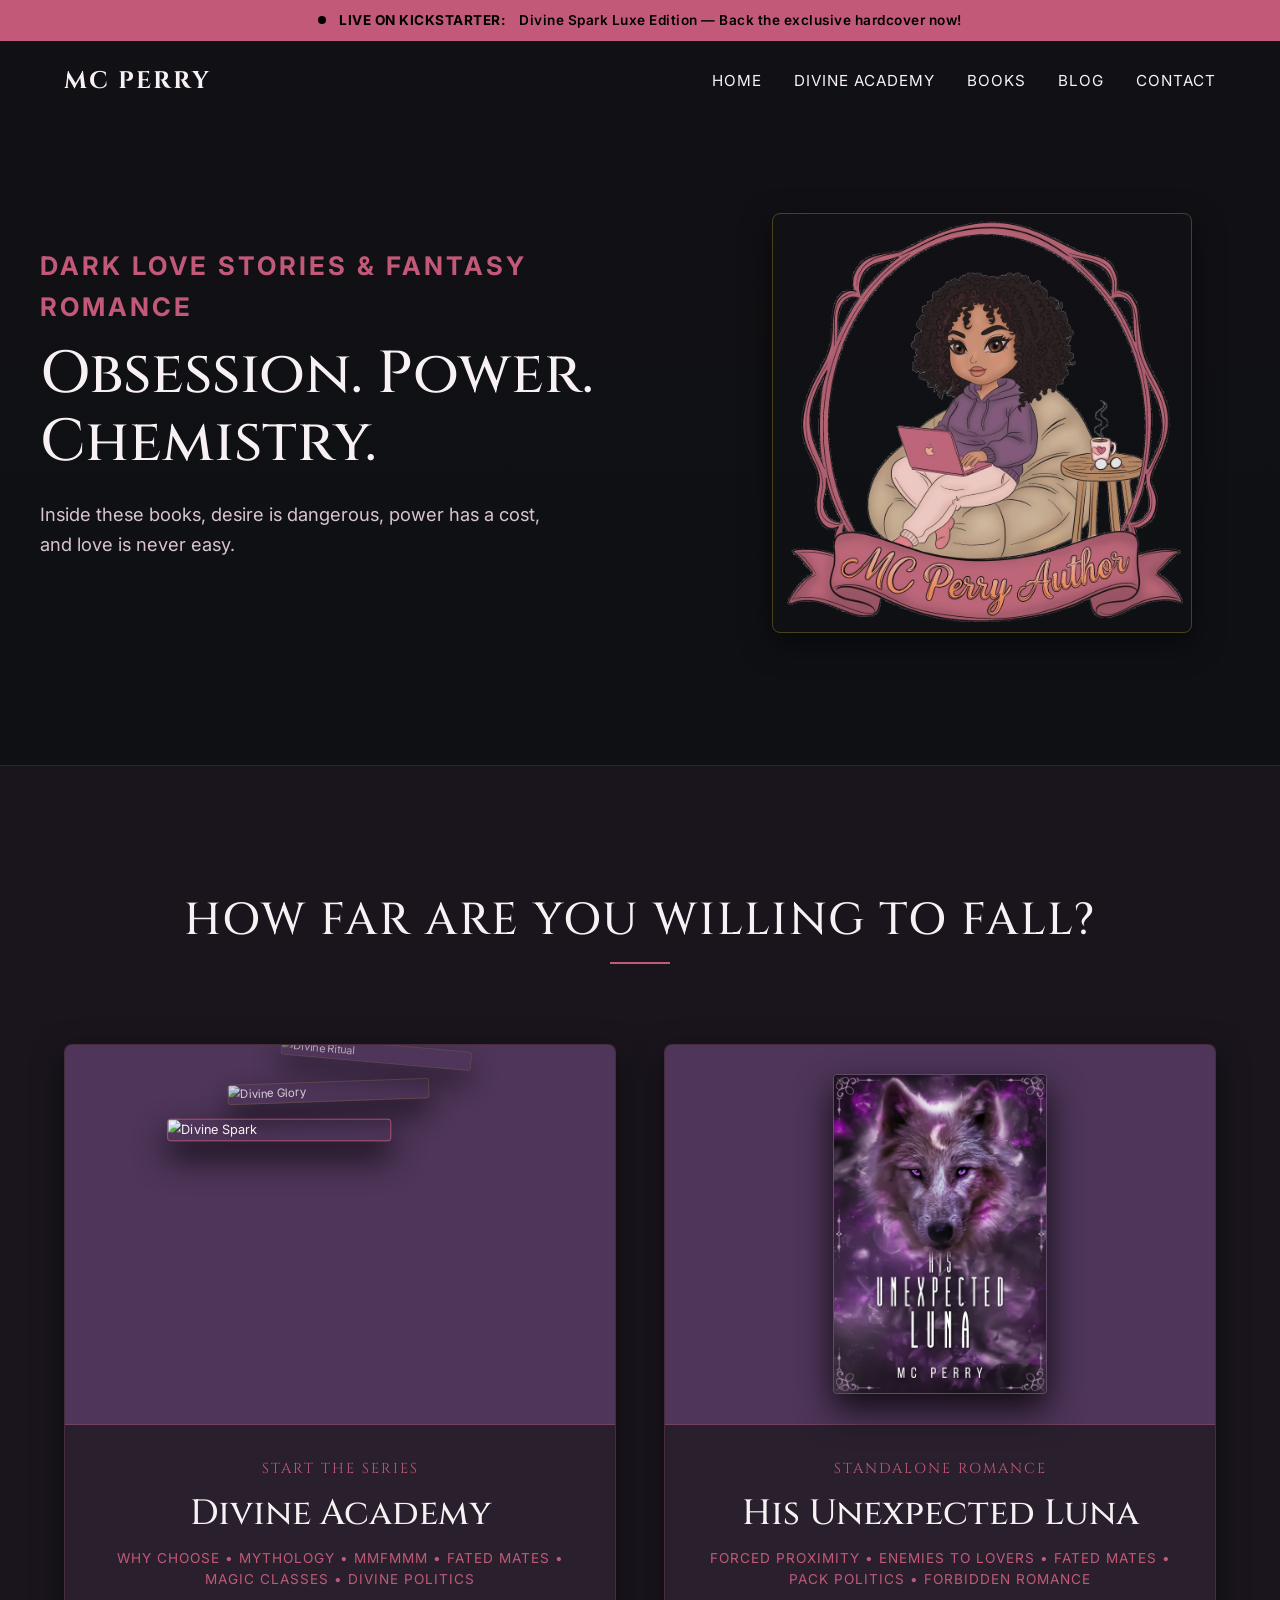
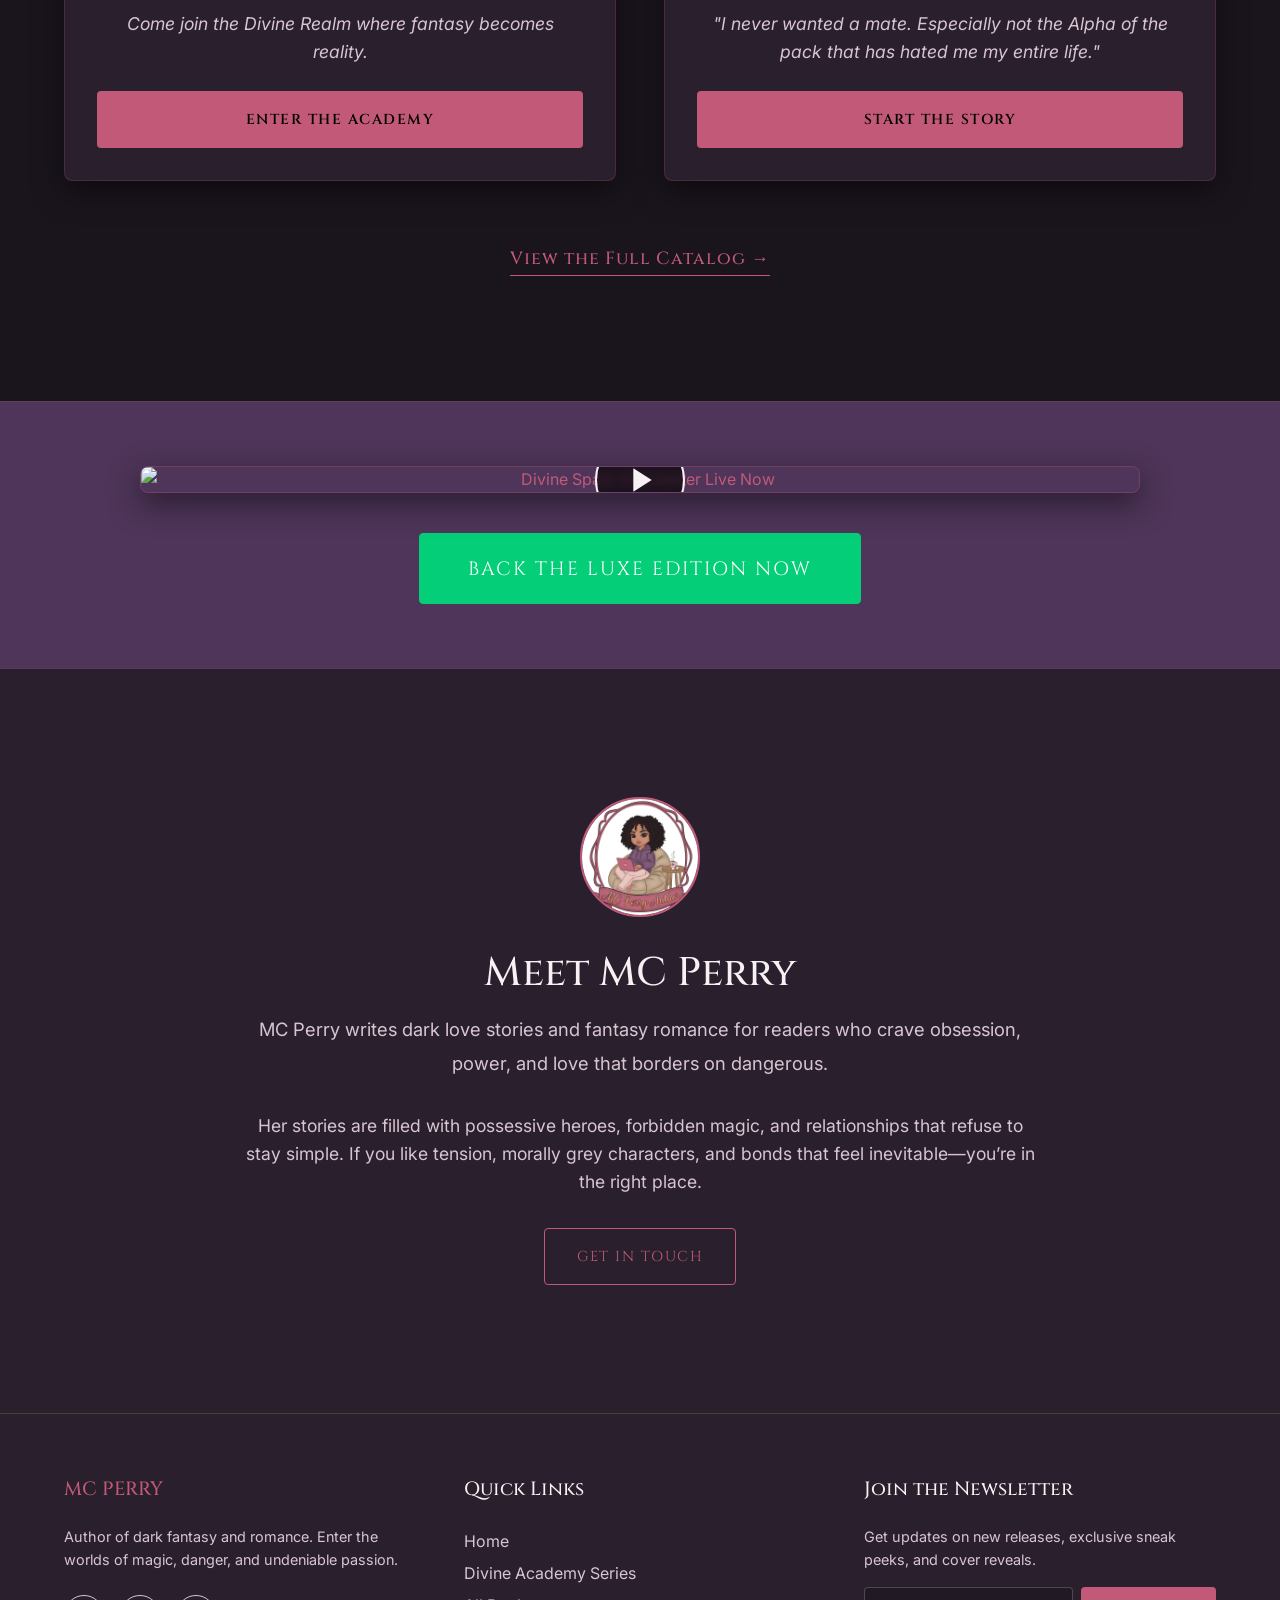
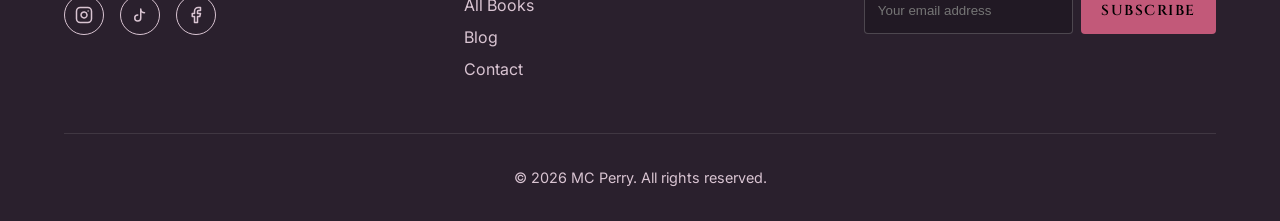
==== commit d1cfb54b: "copy: eliminated secondary adjective from primary hero anchor to fully execute a sharp, three-word s" ====
--- a/index.html
+++ b/index.html
@@ -93,7 +93,7 @@
         <div class="container hero-grid" style="align-items: center;">
             <div class="hero-text">
                 <span class="hero-eyebrow" style="letter-spacing: 3px; font-weight: 700; font-size: 1.6rem; display: block; margin-bottom: 0.8rem; color: var(--accent-gold);">DARK LOVE STORIES & FANTASY ROMANCE</span>
-                <h1 class="hero-headline" style="font-size: 3.7rem; line-height: 1.15; margin-bottom: 1.5rem;">Obsession. Power.<br>Undeniable Chemistry.</h1>
+                <h1 class="hero-headline" style="font-size: 3.7rem; line-height: 1.15; margin-bottom: 1.5rem;">Obsession. Power.<br>Chemistry.</h1>
                 <p class="hero-subheadline" style="max-width: 500px;">Inside these books, desire is dangerous, power has a cost, and love is never easy.</p>
             </div>
             <div class="hero-visual" style="display: flex; justify-content: center;">
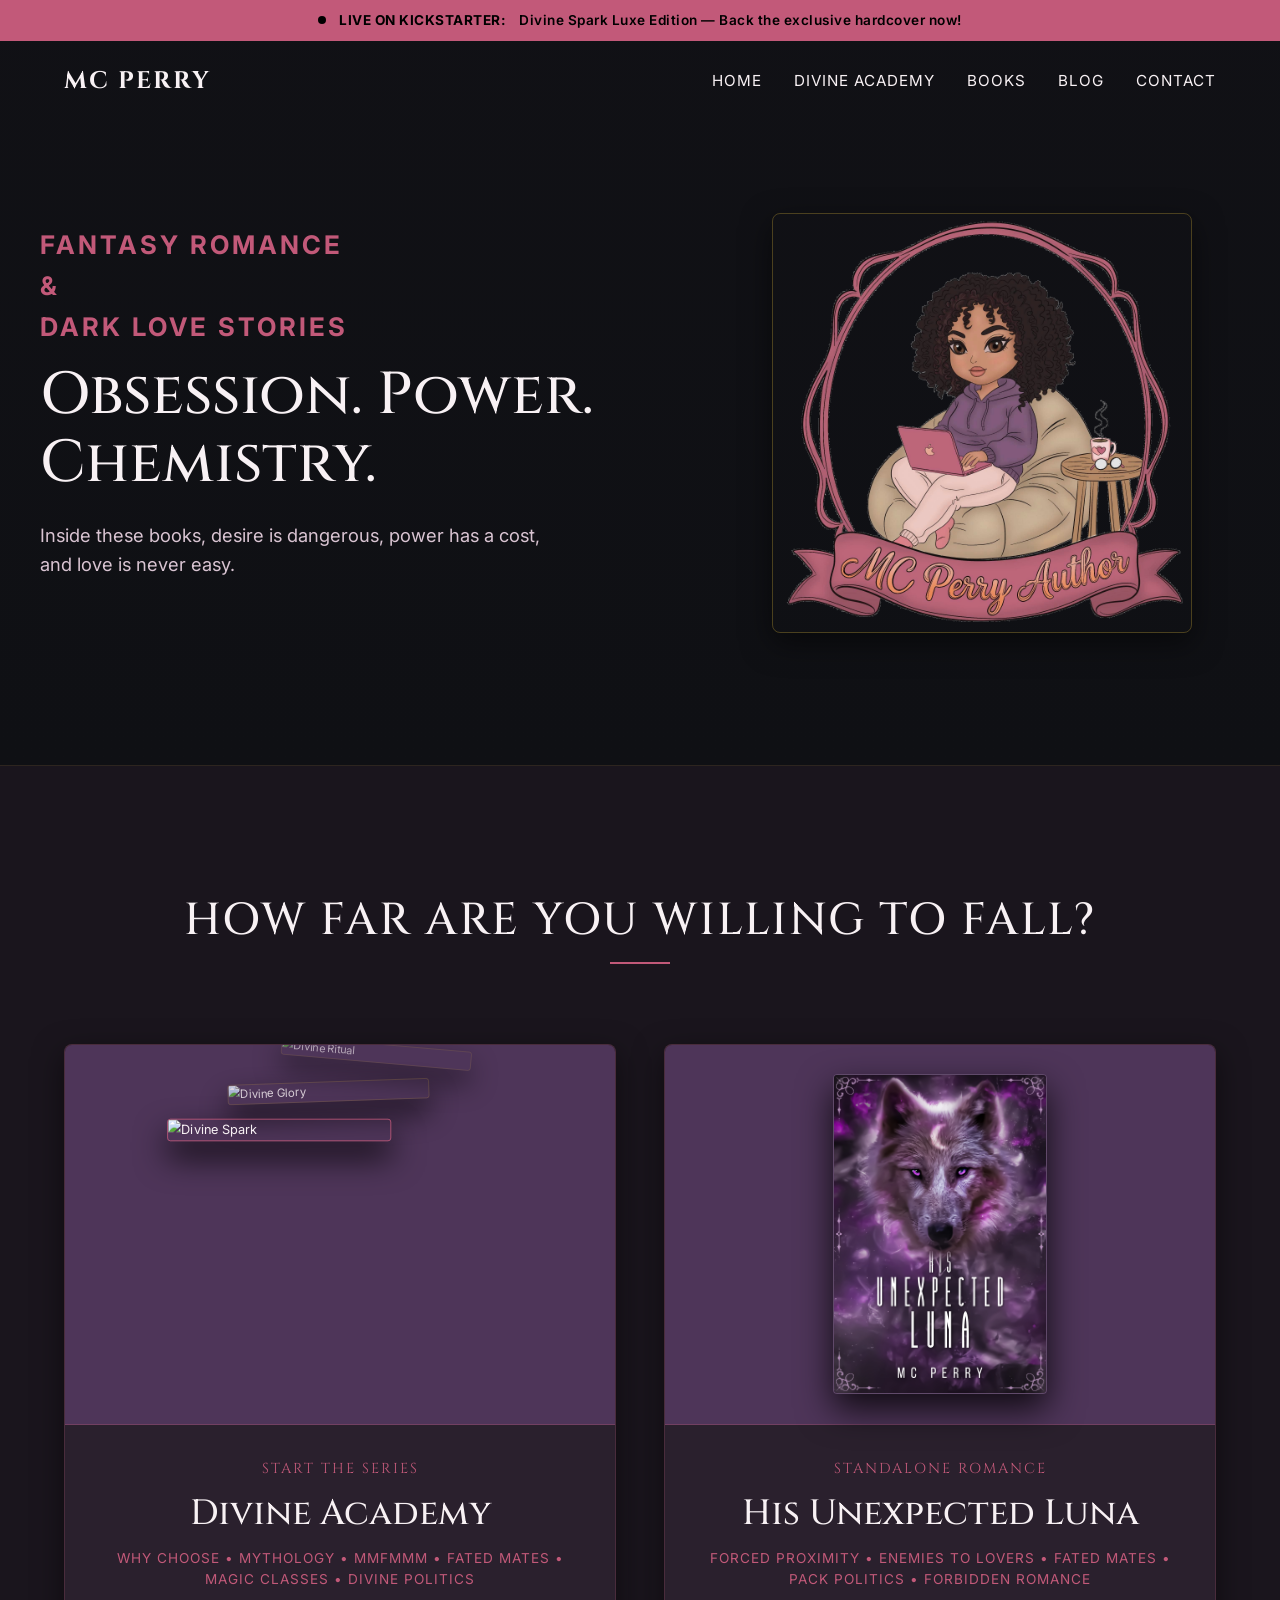
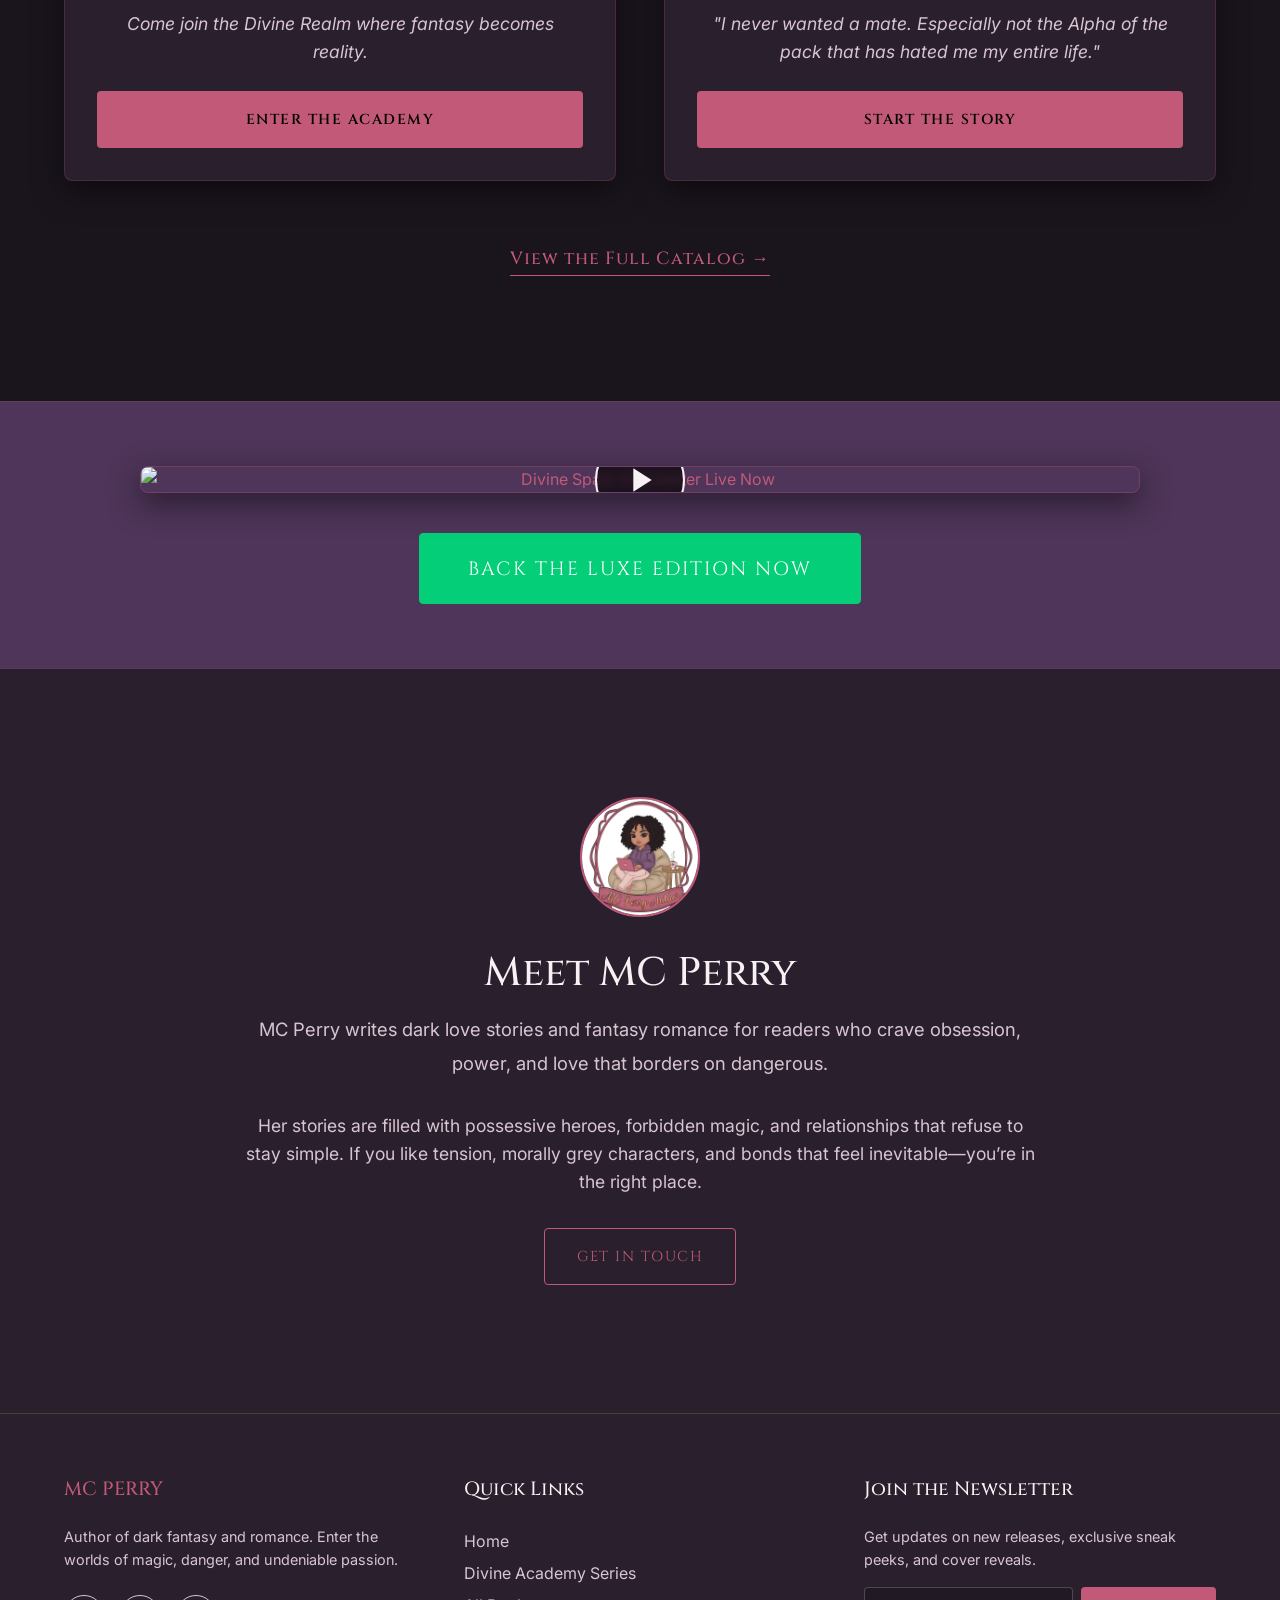
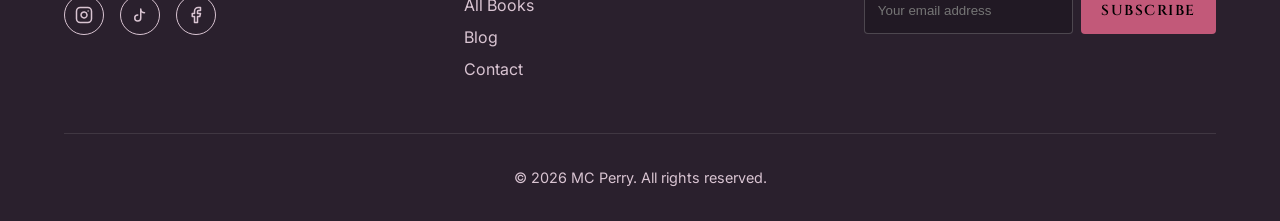
==== commit d3ea0399: "copy: inverted and structurally stacked the hero eyebrow genre tags into a vertical 3-line presentat" ====
--- a/index.html
+++ b/index.html
@@ -92,7 +92,7 @@
     <section class="hero">
         <div class="container hero-grid" style="align-items: center;">
             <div class="hero-text">
-                <span class="hero-eyebrow" style="letter-spacing: 3px; font-weight: 700; font-size: 1.6rem; display: block; margin-bottom: 0.8rem; color: var(--accent-gold);">DARK LOVE STORIES & FANTASY ROMANCE</span>
+                <span class="hero-eyebrow" style="letter-spacing: 3px; font-weight: 700; font-size: 1.6rem; display: block; margin-bottom: 0.8rem; color: var(--accent-gold);">FANTASY ROMANCE<br>&<br>DARK LOVE STORIES</span>
                 <h1 class="hero-headline" style="font-size: 3.7rem; line-height: 1.15; margin-bottom: 1.5rem;">Obsession. Power.<br>Chemistry.</h1>
                 <p class="hero-subheadline" style="max-width: 500px;">Inside these books, desire is dangerous, power has a cost, and love is never easy.</p>
             </div>
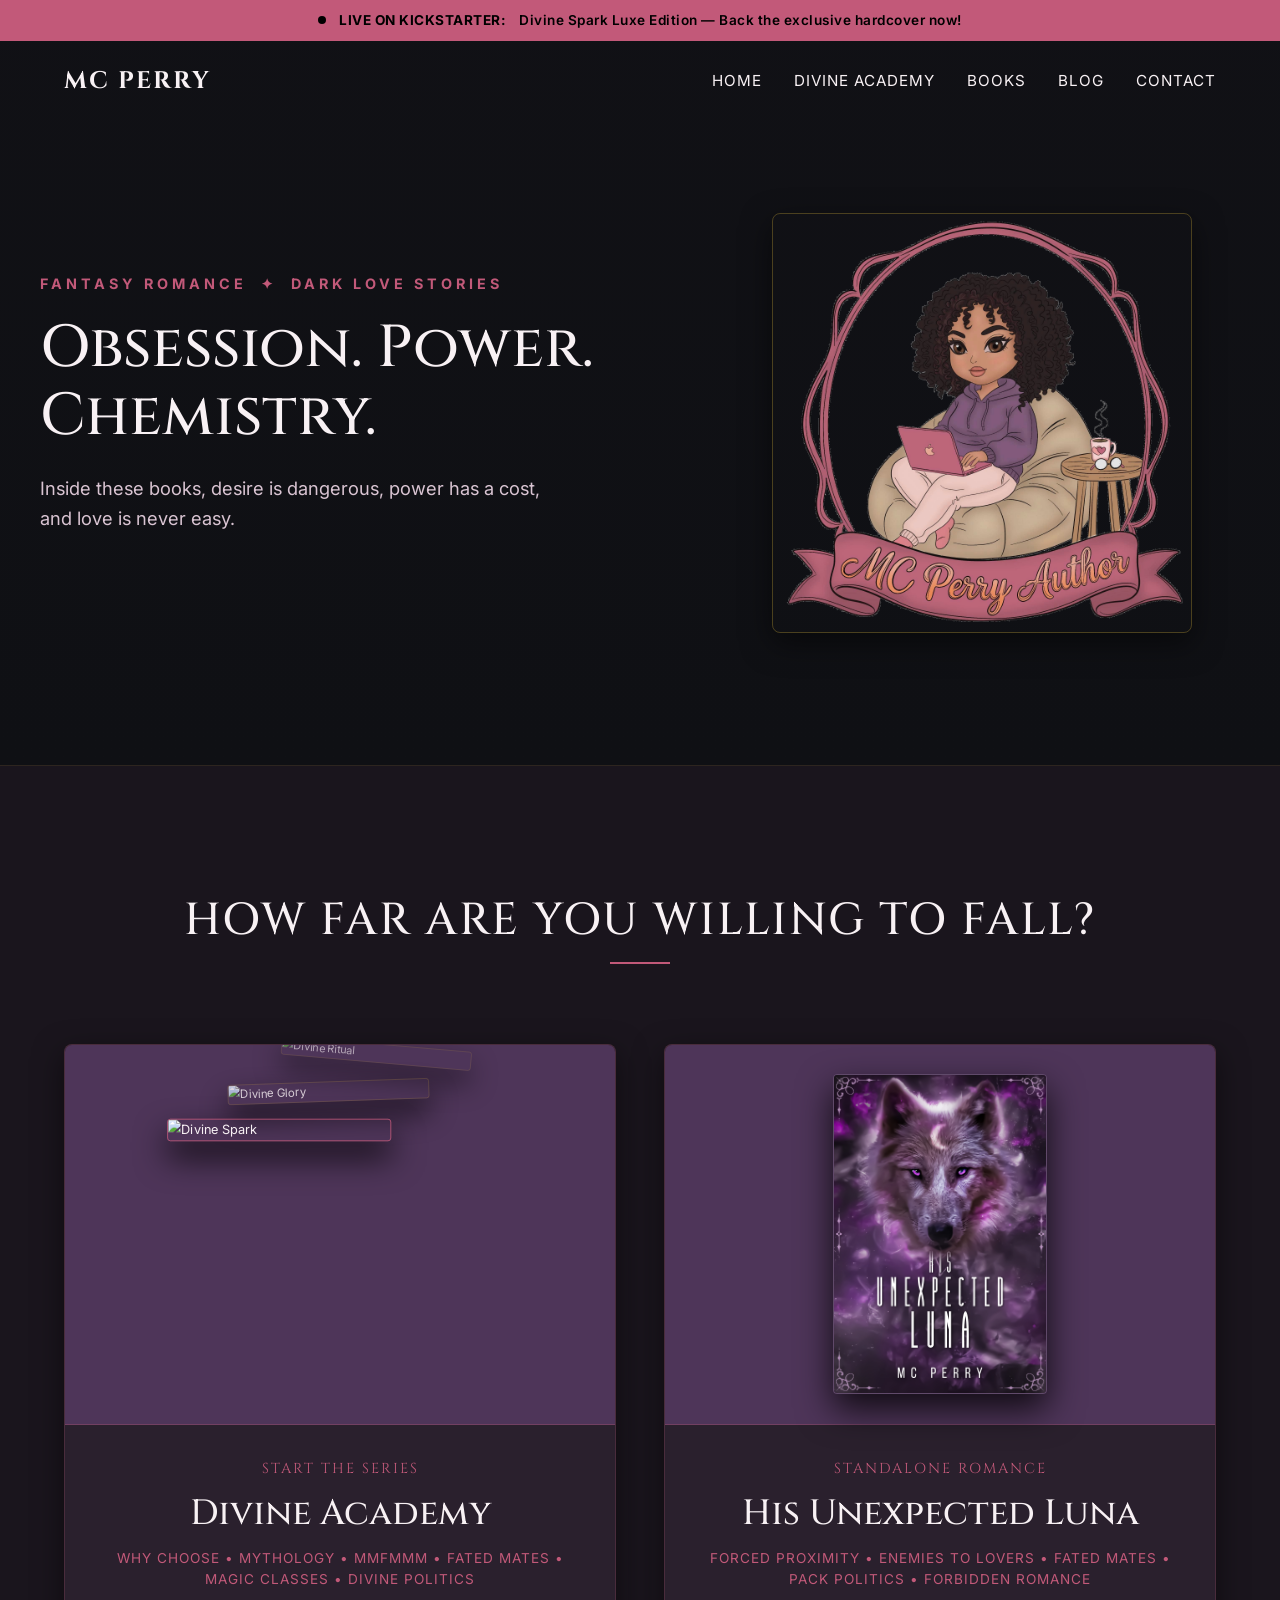
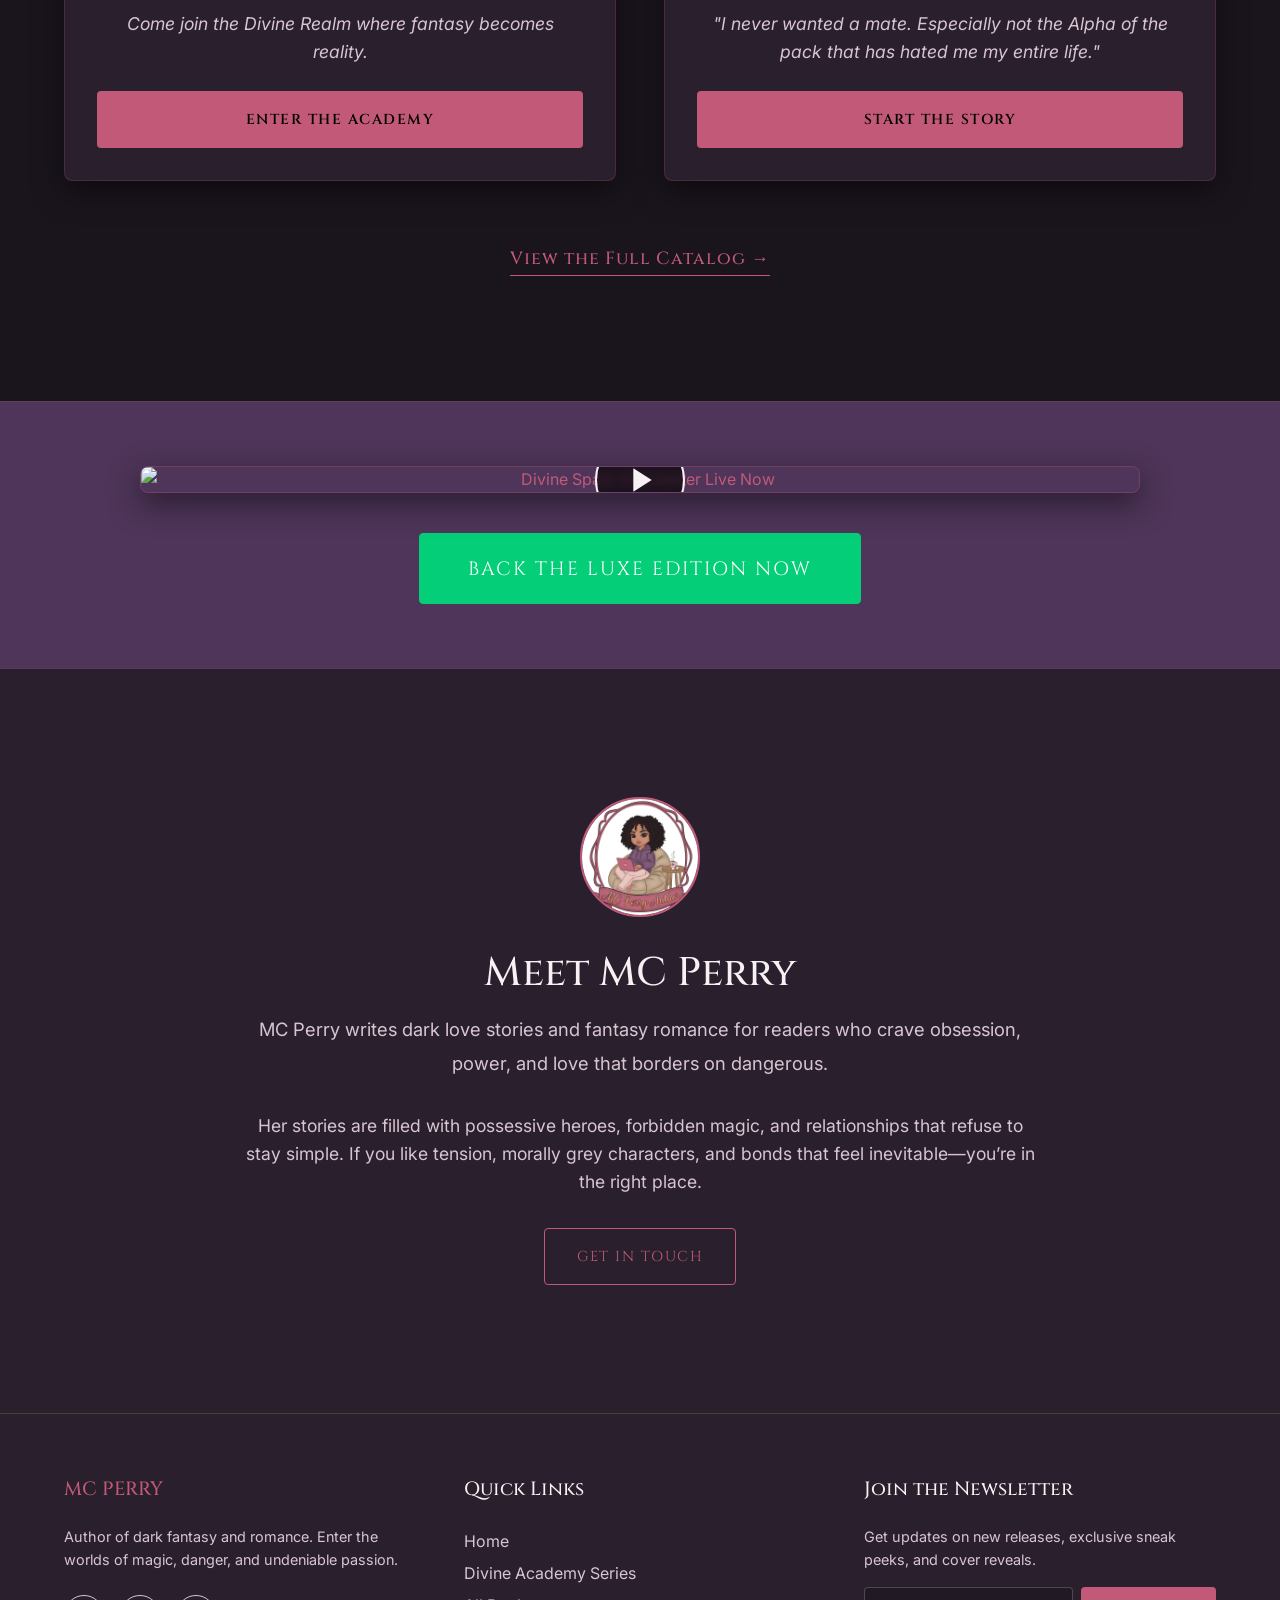
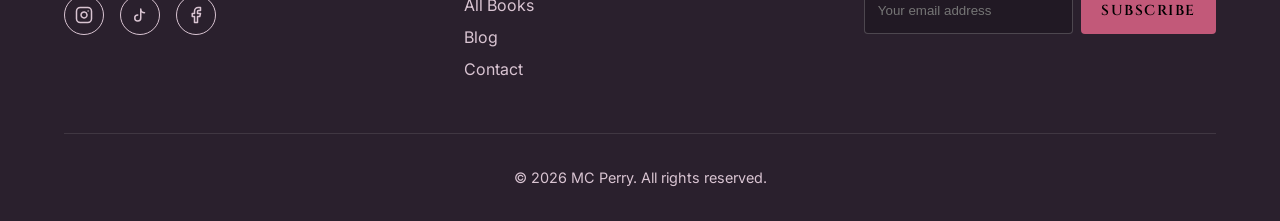
==== commit 8b184fb8: "style: overhauled hero eyebrow metadata into a refined, cinematic single-line design with gold diamo" ====
--- a/index.html
+++ b/index.html
@@ -92,7 +92,7 @@
     <section class="hero">
         <div class="container hero-grid" style="align-items: center;">
             <div class="hero-text">
-                <span class="hero-eyebrow" style="letter-spacing: 3px; font-weight: 700; font-size: 1.6rem; display: block; margin-bottom: 0.8rem; color: var(--accent-gold);">FANTASY ROMANCE<br>&<br>DARK LOVE STORIES</span>
+                <span class="hero-eyebrow" style="letter-spacing: 4px; font-weight: 700; font-size: 0.9rem; display: block; margin-bottom: 1.2rem; color: var(--accent-gold);">FANTASY ROMANCE &nbsp;✦&nbsp; DARK LOVE STORIES</span>
                 <h1 class="hero-headline" style="font-size: 3.7rem; line-height: 1.15; margin-bottom: 1.5rem;">Obsession. Power.<br>Chemistry.</h1>
                 <p class="hero-subheadline" style="max-width: 500px;">Inside these books, desire is dangerous, power has a cost, and love is never easy.</p>
             </div>
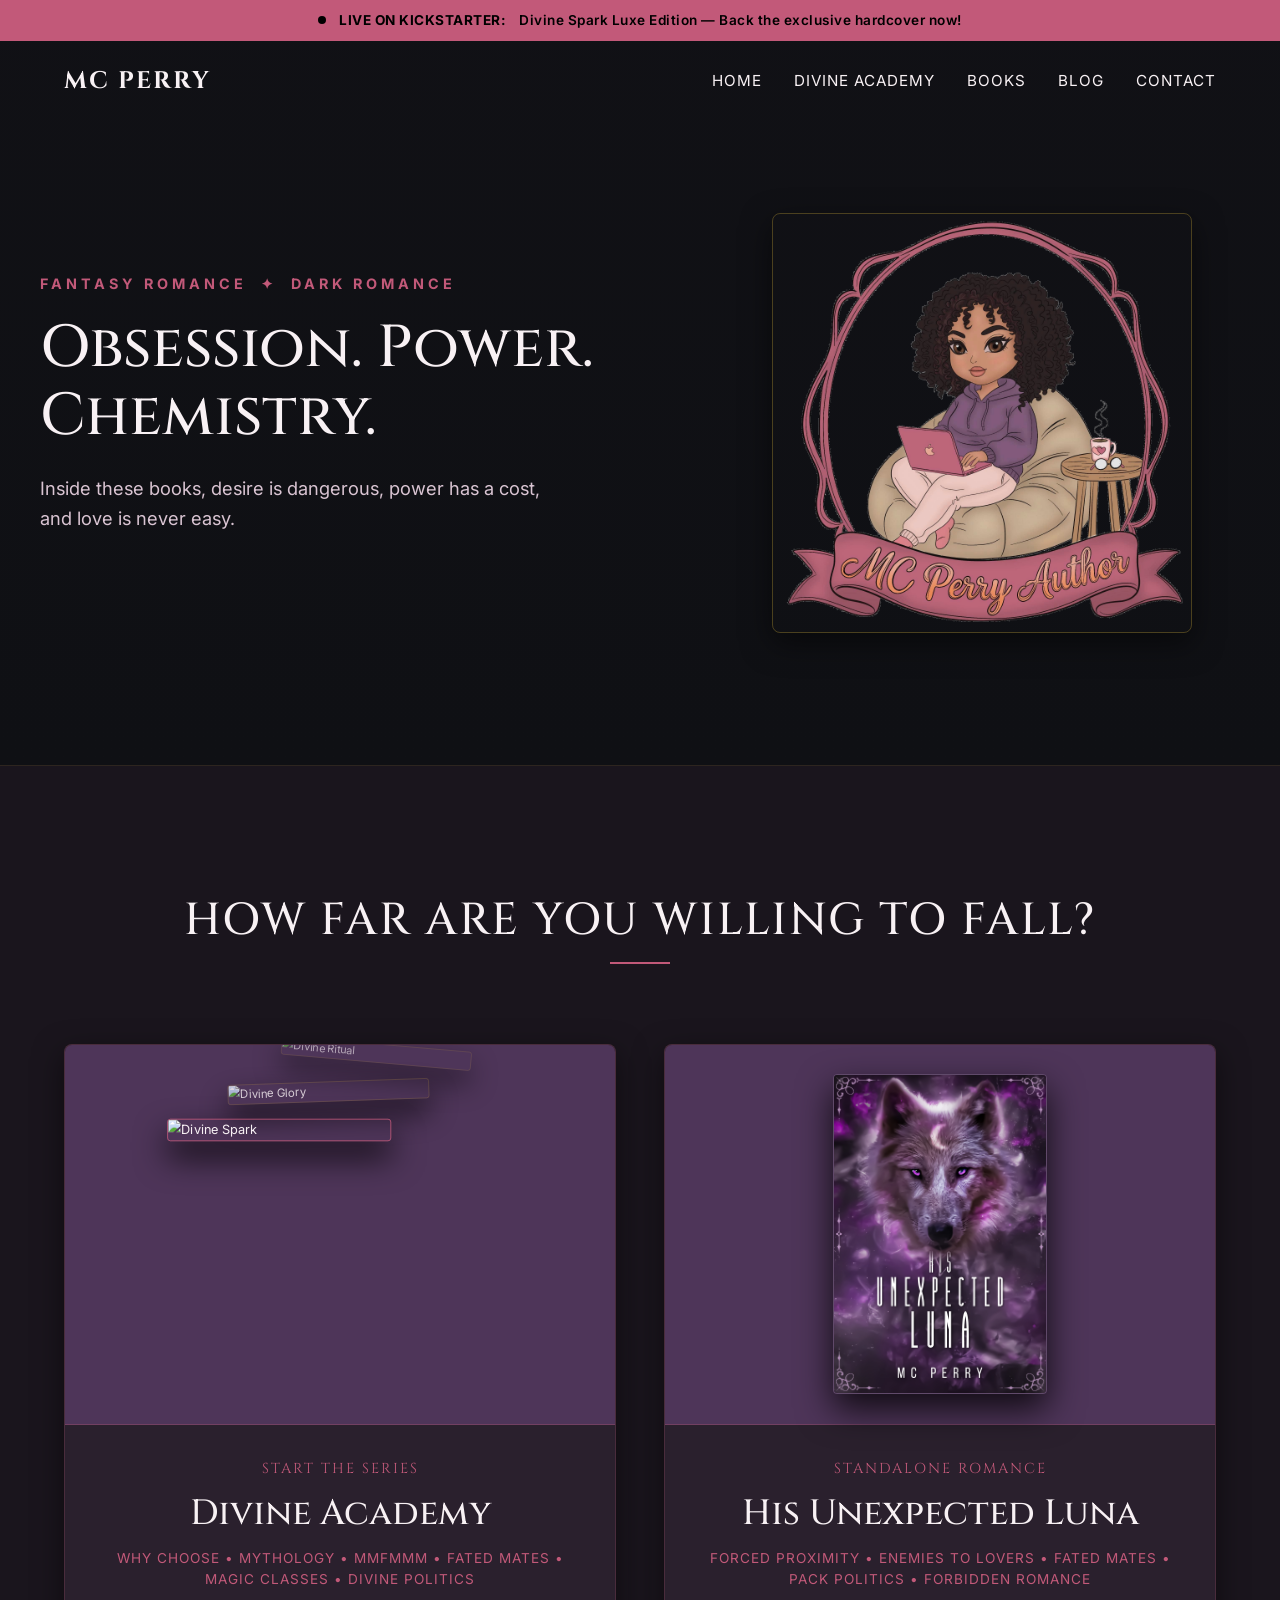
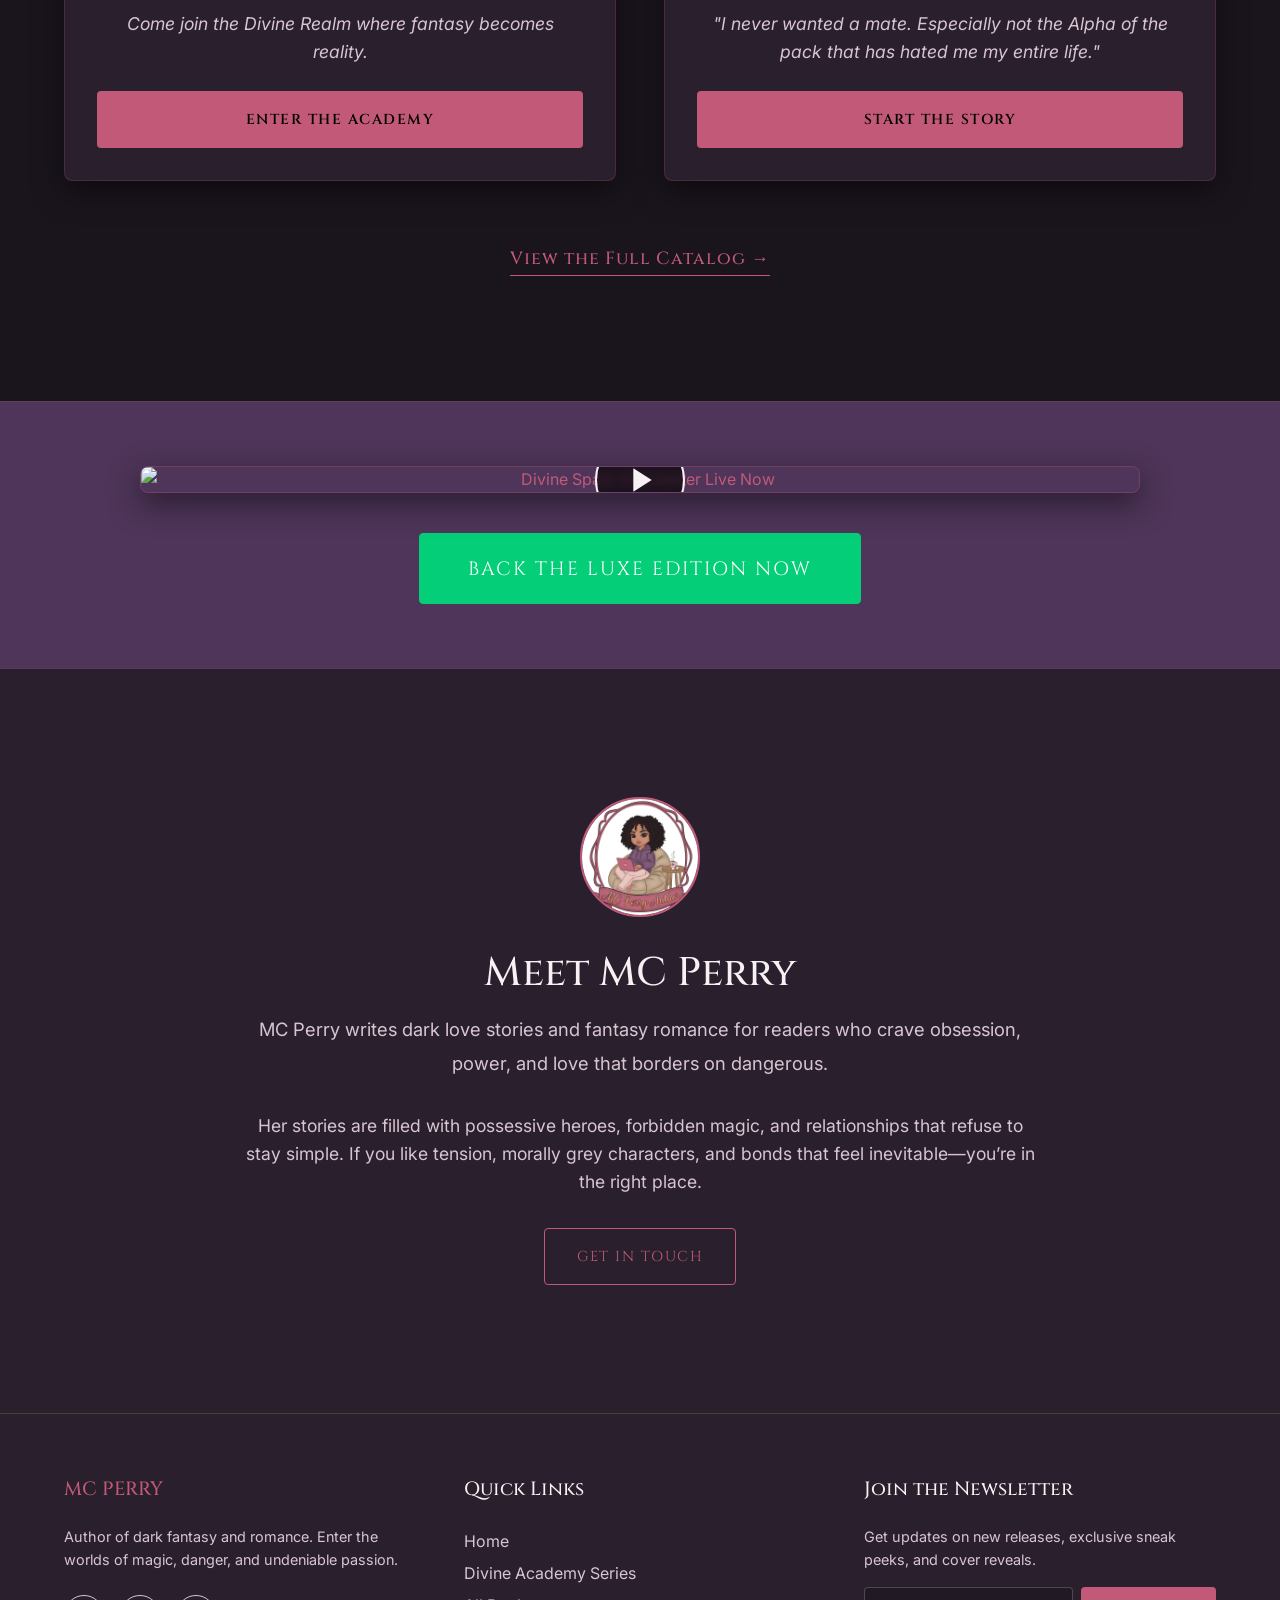
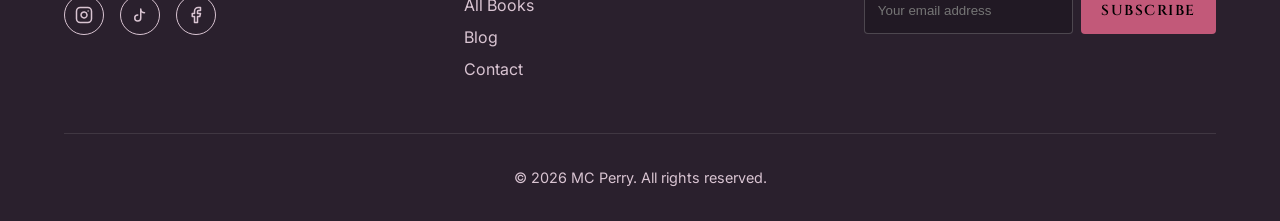
==== commit d4feb1a1: "copy: updated hero eyebrow genre tag strictly to 'DARK ROMANCE'" ====
--- a/index.html
+++ b/index.html
@@ -92,7 +92,7 @@
     <section class="hero">
         <div class="container hero-grid" style="align-items: center;">
             <div class="hero-text">
-                <span class="hero-eyebrow" style="letter-spacing: 4px; font-weight: 700; font-size: 0.9rem; display: block; margin-bottom: 1.2rem; color: var(--accent-gold);">FANTASY ROMANCE &nbsp;✦&nbsp; DARK LOVE STORIES</span>
+                <span class="hero-eyebrow" style="letter-spacing: 4px; font-weight: 700; font-size: 0.9rem; display: block; margin-bottom: 1.2rem; color: var(--accent-gold);">FANTASY ROMANCE &nbsp;✦&nbsp; DARK ROMANCE</span>
                 <h1 class="hero-headline" style="font-size: 3.7rem; line-height: 1.15; margin-bottom: 1.5rem;">Obsession. Power.<br>Chemistry.</h1>
                 <p class="hero-subheadline" style="max-width: 500px;">Inside these books, desire is dangerous, power has a cost, and love is never easy.</p>
             </div>
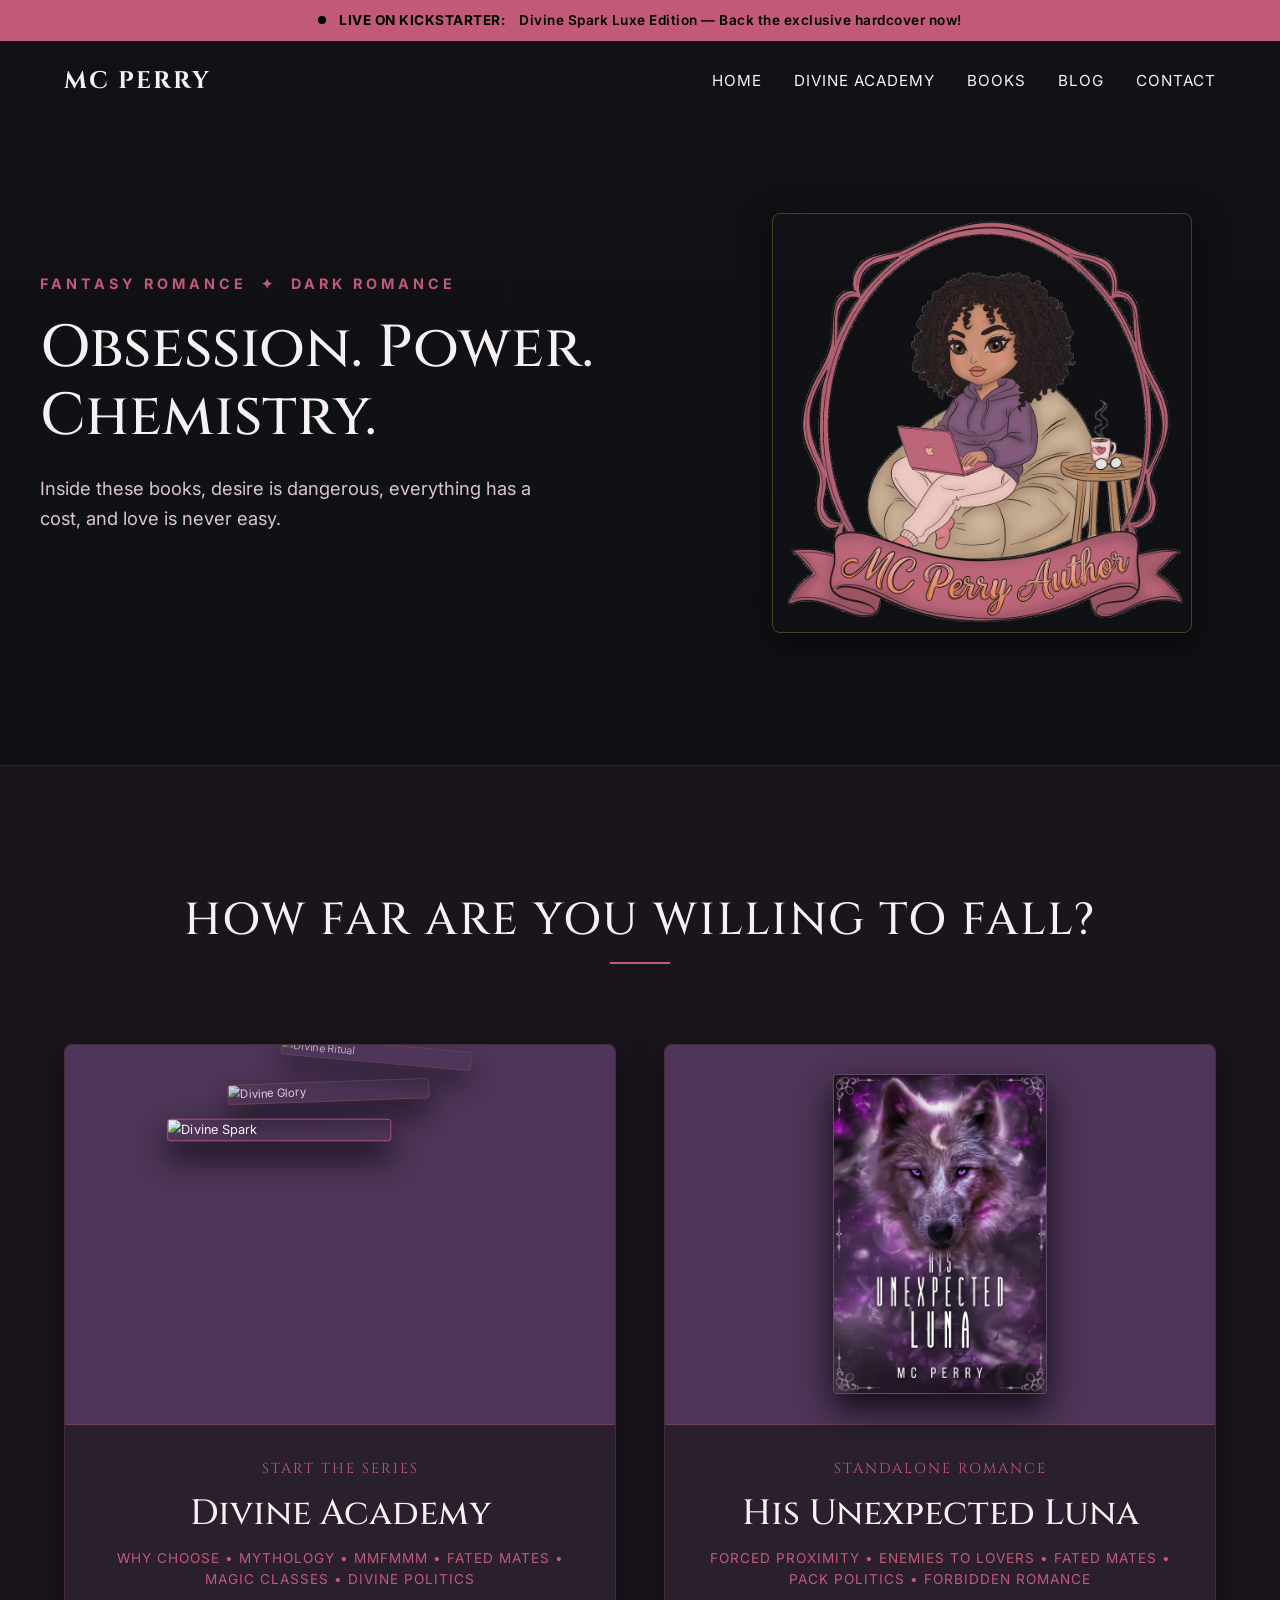
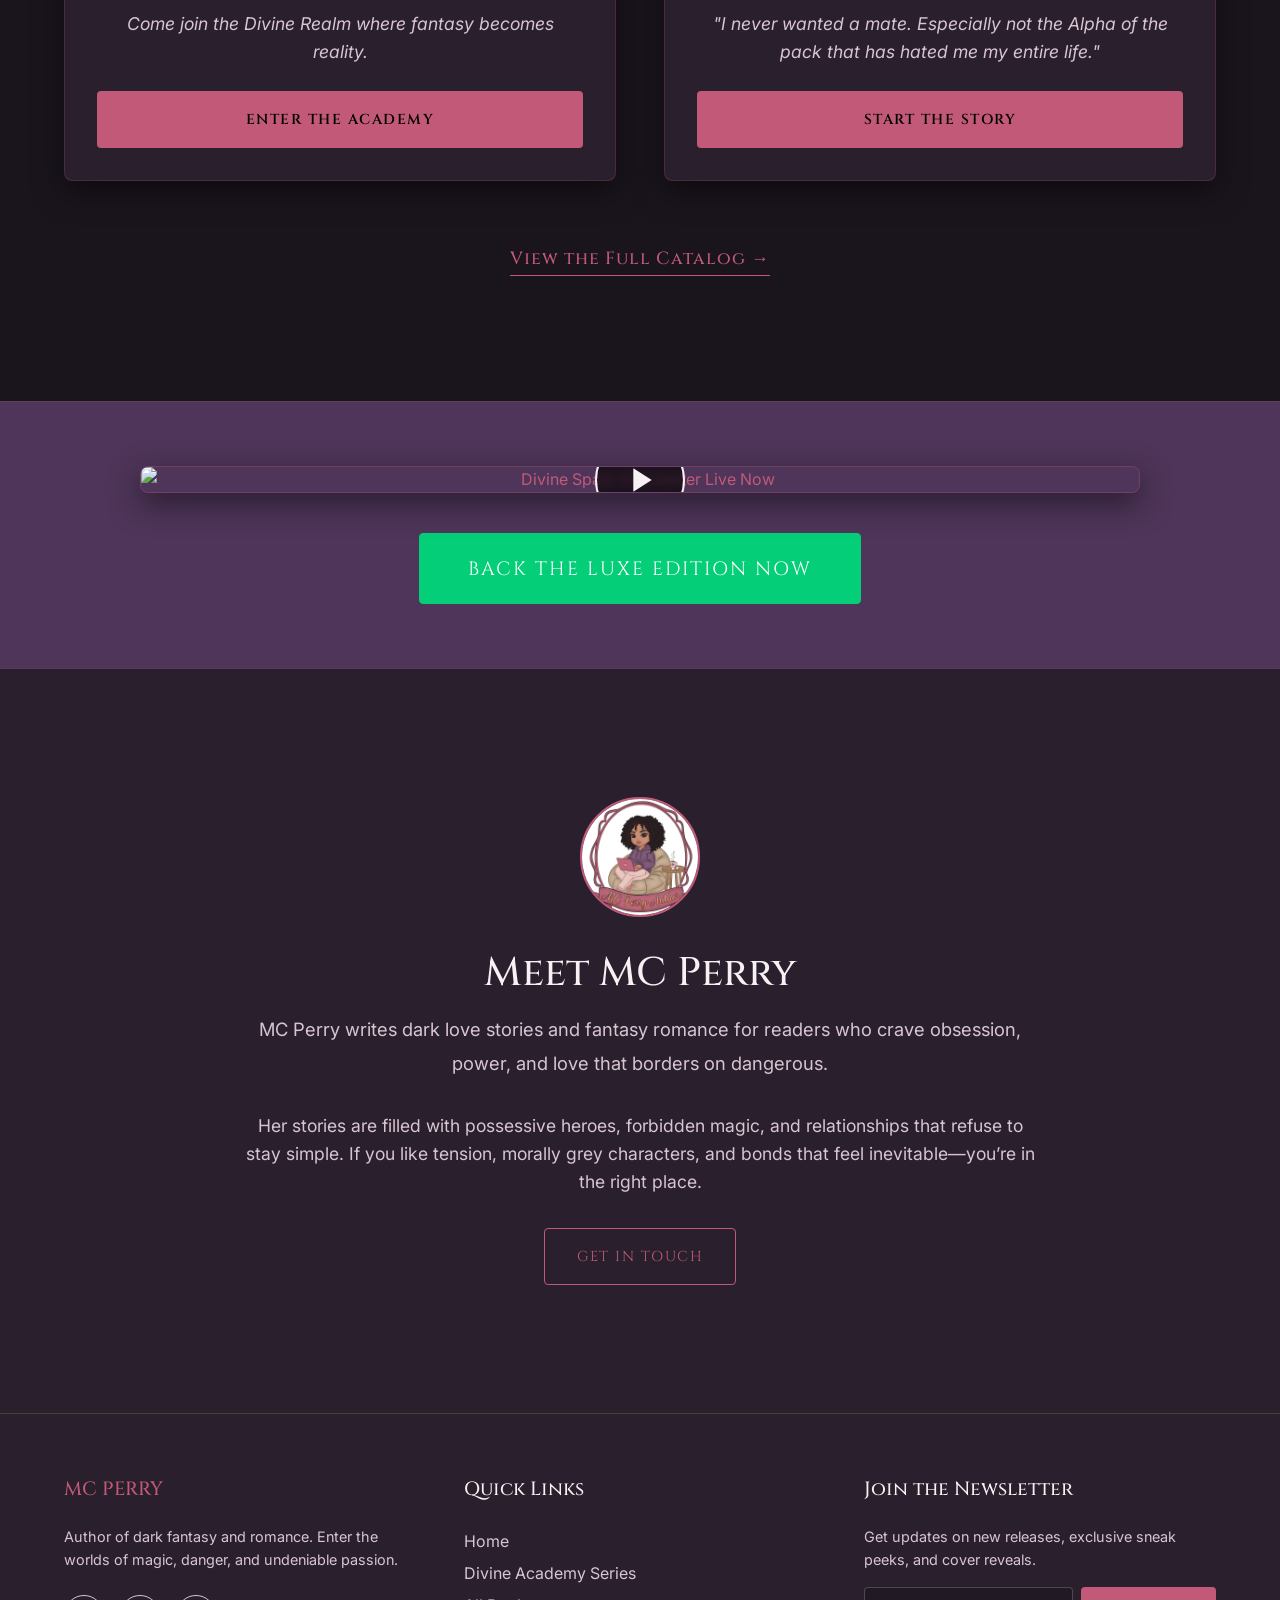
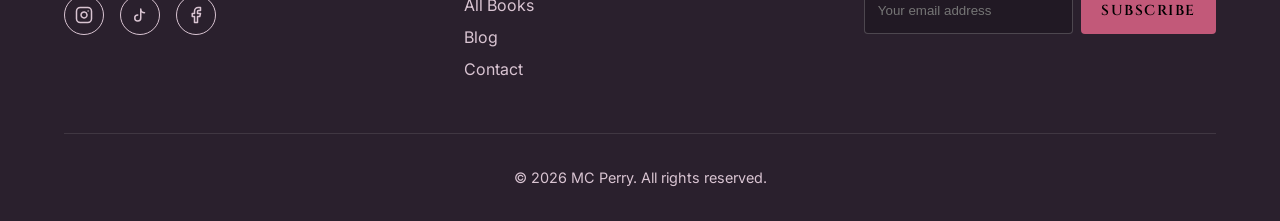
==== commit 4aad7297: "copy: updated hero paragraph sub-hook to 'everything has a cost' escalating the semantic weight of t" ====
--- a/index.html
+++ b/index.html
@@ -94,7 +94,7 @@
             <div class="hero-text">
                 <span class="hero-eyebrow" style="letter-spacing: 4px; font-weight: 700; font-size: 0.9rem; display: block; margin-bottom: 1.2rem; color: var(--accent-gold);">FANTASY ROMANCE &nbsp;✦&nbsp; DARK ROMANCE</span>
                 <h1 class="hero-headline" style="font-size: 3.7rem; line-height: 1.15; margin-bottom: 1.5rem;">Obsession. Power.<br>Chemistry.</h1>
-                <p class="hero-subheadline" style="max-width: 500px;">Inside these books, desire is dangerous, power has a cost, and love is never easy.</p>
+                <p class="hero-subheadline" style="max-width: 500px;">Inside these books, desire is dangerous, everything has a cost, and love is never easy.</p>
             </div>
             <div class="hero-visual" style="display: flex; justify-content: center;">
                 <img src="assets/images/Author%20Photo.png" alt="MC Perry" style="width: 100%; max-width: 420px; border-radius: var(--border-radius-md); box-shadow: var(--shadow-elegant); border: 1px solid rgba(212,175,55,0.3);">
